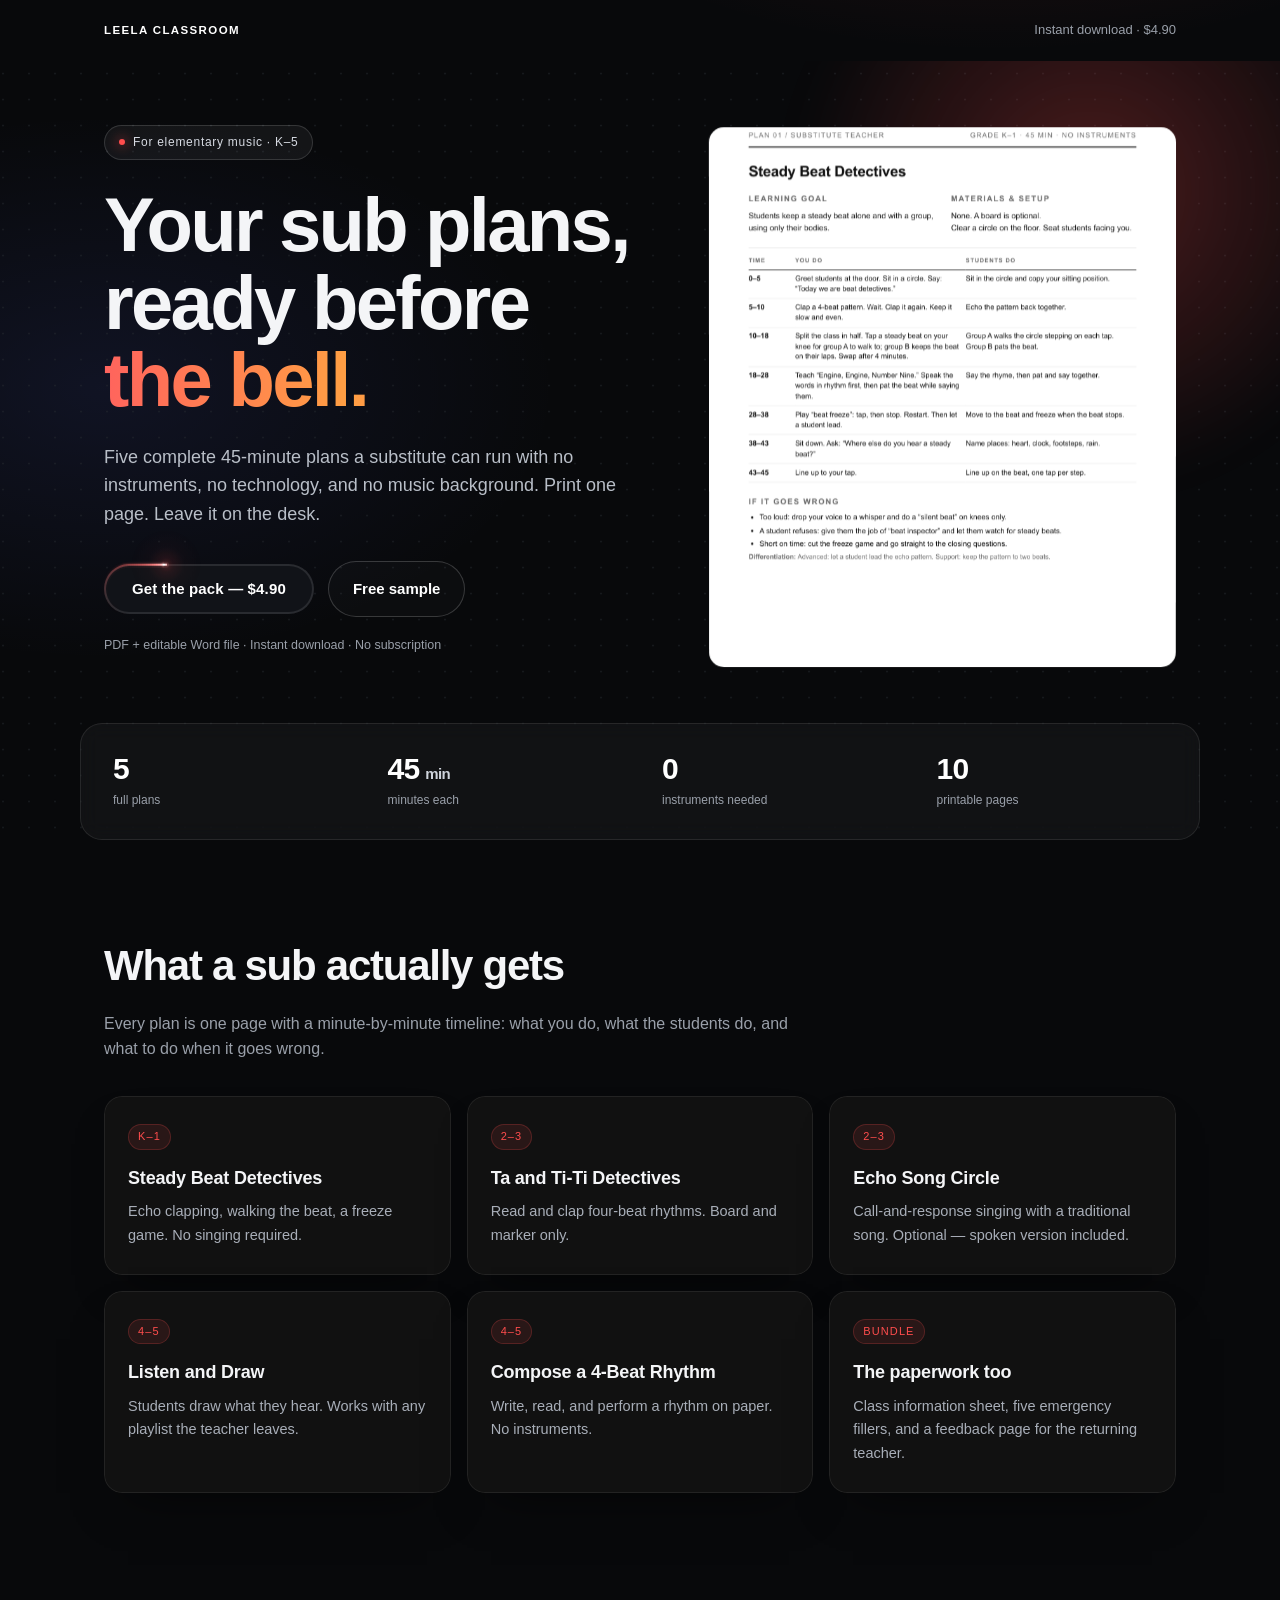
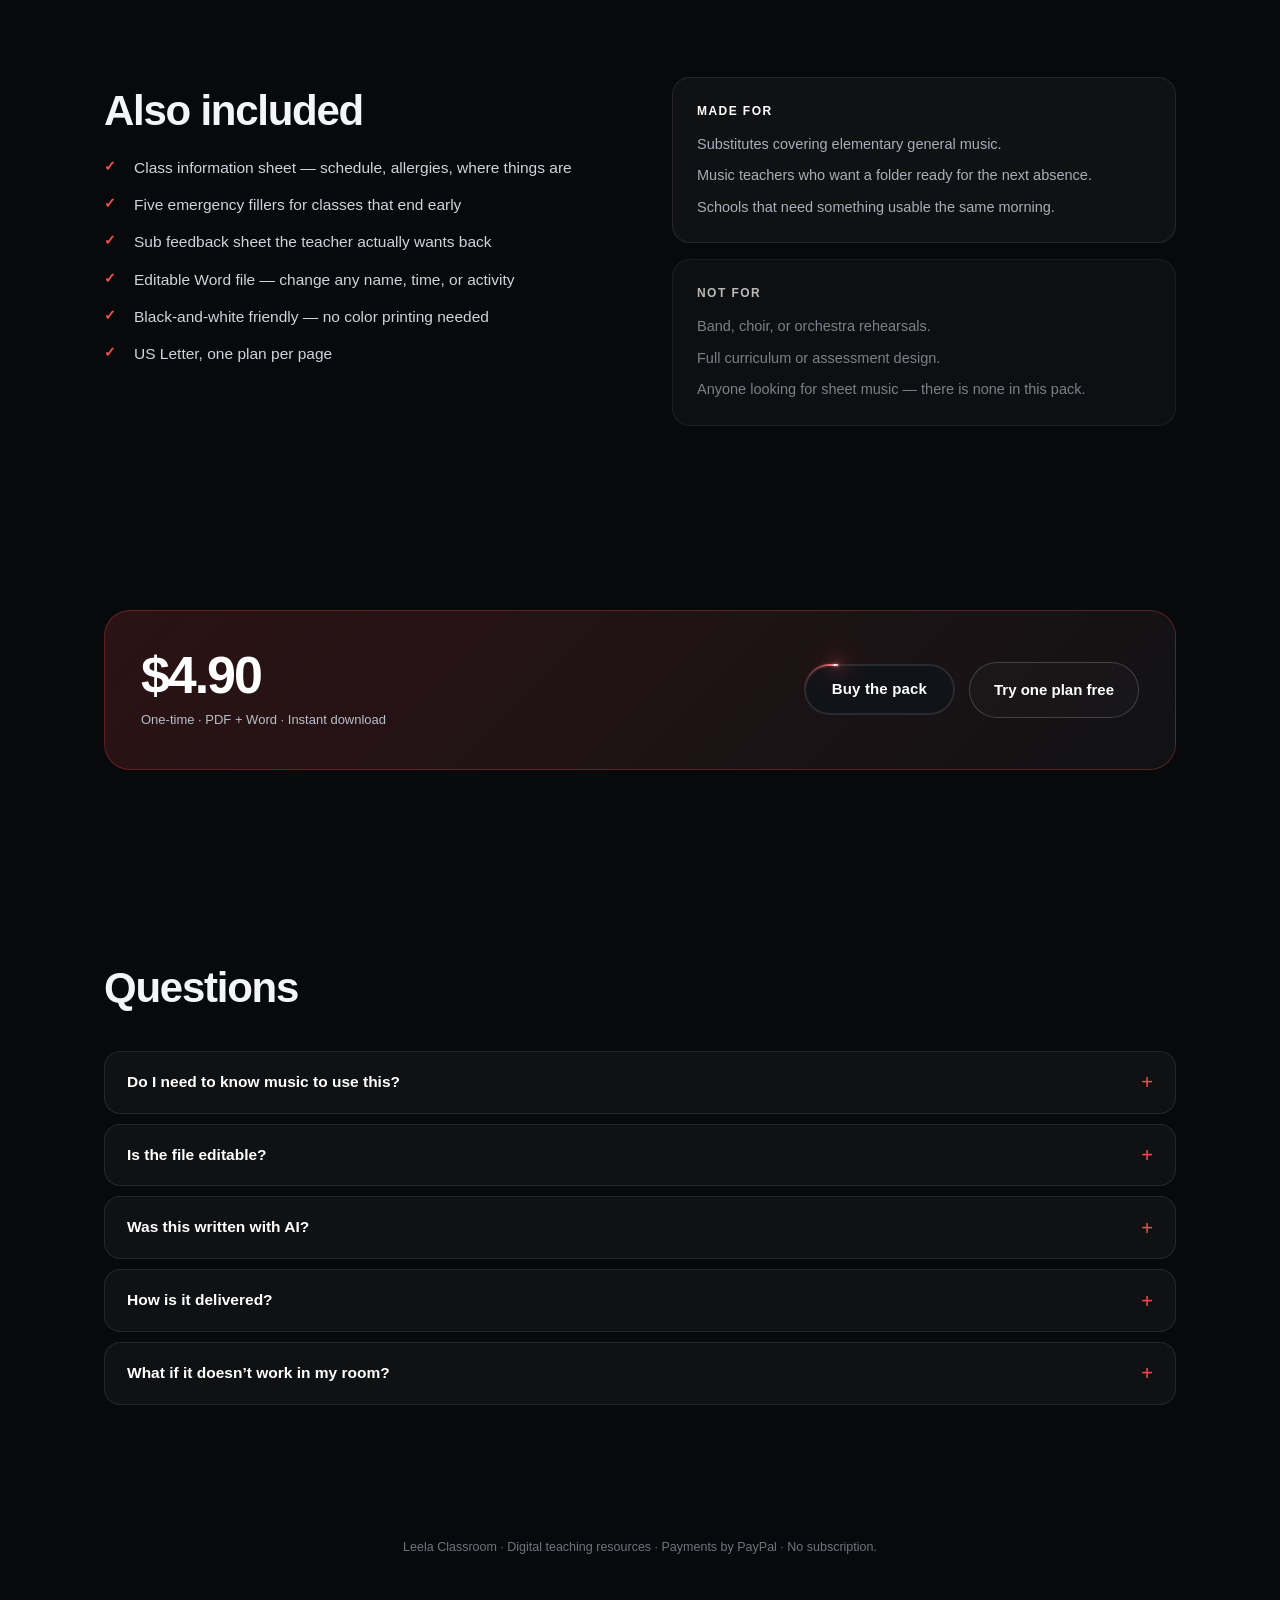
==== index.html @ c3edace6 "Leela Shelf: substitute teacher plan pack landing page" ====
<!DOCTYPE html>
<html lang="en">
  <head>
    <meta charset="UTF-8" />
    <meta name="viewport" content="width=device-width, initial-scale=1.0" />
    <title>Substitute Teacher Plan Pack — Elementary Music | Leela Classroom</title>
    <meta name="description" content="Five complete 45-minute elementary music sub plans. No instruments, no technology, no music background required. Print-ready PDF plus editable Word file. $4.90." />
    <script type="module" crossorigin src="./assets/index-FJ65i9BC.js"></script>
    <link rel="stylesheet" crossorigin href="./assets/index-BMLMCS94.css">
  </head>
  <body>
    <div id="root"></div>
  </body>
</html>
---- assets/index-BMLMCS94.css ----
.gradient-text{position:relative;display:inline-flex;align-items:center;justify-content:center;max-width:100%;isolation:isolate}.gradient-text--border{padding:.35em .75em;border-radius:999px}.gradient-text--border:before{content:"";position:absolute;top:0;right:0;bottom:0;left:0;padding:var(--gt-border);border-radius:inherit;background-image:var(--gt-gradient);-webkit-mask:linear-gradient(#000 0 0) content-box,linear-gradient(#000 0 0);-webkit-mask-composite:xor;mask:linear-gradient(#000 0 0) content-box exclude,linear-gradient(#000 0 0);pointer-events:none}.gradient-text__inner{position:relative;display:inline-block}.gradient-text__content{display:inline-block;background-image:var(--gt-gradient);-webkit-background-clip:text;background-clip:text;-webkit-text-fill-color:transparent}.gradient-text__glow{position:absolute;top:0;right:0;bottom:0;left:0;z-index:-1;background-image:var(--gt-gradient);-webkit-background-clip:text;background-clip:text;-webkit-text-fill-color:transparent;filter:blur(.3em) saturate(1.4);opacity:var(--gt-glow);pointer-events:none;-webkit-user-select:none;user-select:none}.spotlight-card{position:relative;isolation:isolate;overflow:hidden;padding:2rem;border-radius:1.5rem;background-color:var(--spotlight-card-surface);box-shadow:var(--spotlight-card-shadow)}.spotlight-card__light,.spotlight-card__grain,.spotlight-card__border,.spotlight-card__edge{position:absolute;top:0;right:0;bottom:0;left:0;border-radius:inherit;pointer-events:none}.spotlight-card__light,.spotlight-card__grain{z-index:-1;opacity:0}.spotlight-card__grain{background-size:160px 160px;mix-blend-mode:overlay}.spotlight-card__border,.spotlight-card__edge{z-index:1;padding:1px;-webkit-mask:linear-gradient(#000 0 0) content-box,linear-gradient(#000 0 0);-webkit-mask-composite:xor;mask:linear-gradient(#000 0 0) content-box exclude,linear-gradient(#000 0 0)}.spotlight-card__border{background:var(--spotlight-card-border)}.spotlight-card__edge{opacity:0}.dot-grid{position:relative;width:100%;height:100%}.dot-grid__canvas{position:absolute;top:0;right:0;bottom:0;left:0;display:block;width:100%;height:100%;pointer-events:none}.star-border{position:relative;isolation:isolate;display:inline-flex;align-items:center;justify-content:center;gap:.5rem;margin:0;padding:.875rem 1.5rem;border:0;border-radius:var(--star-border-radius);background:var(--star-border-surface);color:var(--star-border-text);font:inherit;font-weight:500;line-height:1.25;text-decoration:none;-webkit-tap-highlight-color:transparent}.star-border:before{content:"";position:absolute;top:0;right:0;bottom:0;left:0;z-index:-1;border-radius:inherit;box-shadow:inset 0 0 0 var(--star-border-thickness) var(--star-border-track);pointer-events:none}.star-border__light{position:absolute;top:-48px;left:-48px;z-index:-1;width:calc(100% + 96px);height:calc(100% + 96px);pointer-events:none}button.star-border,a.star-border{cursor:pointer}.star-border:focus-visible{outline:2px solid var(--star-border-track);outline-offset:3px}.star-border:disabled{cursor:not-allowed;opacity:.5}.tilted-card{position:relative;display:flex;align-items:center;justify-content:center;margin:0;outline:none;touch-action:pan-y pinch-zoom;user-select:none;-webkit-user-select:none;-webkit-tap-highlight-color:transparent}.tilted-card[data-interactive]{cursor:pointer}.tilted-card[data-active]{z-index:2}.tilted-card__shadow{position:absolute;top:0;right:0;bottom:0;left:0;margin:auto;max-width:100%;max-height:100%;background:var(--tc-shadow-color, rgba(0, 0, 0, .55));filter:blur(20px);opacity:0;pointer-events:none;will-change:transform,opacity}.tilted-card__body{position:relative;max-width:100%;max-height:100%;transform-style:preserve-3d}.tilted-card__face{position:absolute;top:0;right:0;bottom:0;left:0;overflow:hidden;border-radius:var(--tc-radius);backface-visibility:hidden;-webkit-backface-visibility:hidden;isolation:isolate}.tilted-card__back{transform:rotateY(180deg)}.tilted-card__img{position:absolute;display:block;max-width:none;object-fit:cover;pointer-events:none}.tilted-card__layer{position:absolute;top:0;right:0;bottom:0;left:0}.tilted-card__img,.tilted-card__layer{transform:translate3d(calc(var(--tc-px, 0) * var(--tc-depth, 0) * 1px),calc(var(--tc-py, 0) * var(--tc-depth, 0) * 1px),0)}.tilted-card__glare{position:absolute;top:0;right:0;bottom:0;left:0;z-index:5;background:radial-gradient(farthest-corner circle at var(--tc-gx, 50%) var(--tc-gy, 50%),rgba(var(--tc-glare-rgb, 255, 255, 255),calc(var(--tc-glare, 0) * .34)) 0%,rgba(var(--tc-glare-rgb, 255, 255, 255),calc(var(--tc-glare, 0) * .331)) 9%,rgba(var(--tc-glare-rgb, 255, 255, 255),calc(var(--tc-glare, 0) * .285)) 18%,rgba(var(--tc-glare-rgb, 255, 255, 255),calc(var(--tc-glare, 0) * .202)) 27%,rgba(var(--tc-glare-rgb, 255, 255, 255),calc(var(--tc-glare, 0) * .108)) 36%,rgba(var(--tc-glare-rgb, 255, 255, 255),calc(var(--tc-glare, 0) * .035)) 45%,rgba(var(--tc-glare-rgb, 255, 255, 255),calc(var(--tc-glare, 0) * .003)) 54%,rgba(var(--tc-glare-rgb, 255, 255, 255),0) 60%);mix-blend-mode:screen;pointer-events:none}.tilted-card__rim{position:absolute;top:0;right:0;bottom:0;left:0;z-index:6;border-radius:inherit;box-shadow:inset 0 0 0 1px var(--tc-rim-color, rgba(255, 255, 255, .08)),inset 0 1px 0 var(--tc-rim-light, rgba(255, 255, 255, .12));pointer-events:none}.tilted-card__edge{position:absolute;top:0;right:0;bottom:0;left:0;z-index:7;box-sizing:border-box;padding:1px;border-radius:inherit;background:radial-gradient(farthest-side circle at var(--tc-gx, 50%) var(--tc-gy, 50%),rgba(var(--tc-glare-rgb, 255, 255, 255),calc(var(--tc-glare, 0) * .85)) 0%,rgba(var(--tc-glare-rgb, 255, 255, 255),calc(var(--tc-glare, 0) * .71)) 18%,rgba(var(--tc-glare-rgb, 255, 255, 255),calc(var(--tc-glare, 0) * .43)) 36%,rgba(var(--tc-glare-rgb, 255, 255, 255),calc(var(--tc-glare, 0) * .16)) 54%,rgba(var(--tc-glare-rgb, 255, 255, 255),calc(var(--tc-glare, 0) * .02)) 72%,rgba(var(--tc-glare-rgb, 255, 255, 255),0) 85%);-webkit-mask:linear-gradient(#000 0 0) content-box,linear-gradient(#000 0 0);-webkit-mask-composite:xor;mask:linear-gradient(#000 0 0) content-box exclude,linear-gradient(#000 0 0);pointer-events:none}.tilted-card:focus-visible .tilted-card__rim{box-shadow:inset 0 0 0 2px #ffffffb3,inset 0 0 0 3px #00000059}.tilted-card__overlay{position:absolute;top:0;right:0;bottom:0;left:0;z-index:2;transform:translateZ(var(--tc-lift, 30px));backface-visibility:hidden;-webkit-backface-visibility:hidden}.tilted-card__caption{position:absolute;top:0;left:0;z-index:3;margin:16px 0 0 14px;padding:5px 9px;border-radius:7px;background:#fff;box-shadow:0 0 0 1px #18181b14,0 8px 18px -8px #00000073;color:#18181b;font-size:12px;font-weight:500;line-height:16px;white-space:nowrap;opacity:0;pointer-events:none;transform-origin:0 0;will-change:transform,opacity}:root{--bg:#08090b;--panel:rgba(255,255,255,.035);--panel-2:rgba(255,255,255,.06);--line:rgba(255,255,255,.09);--text:#f4f5f7;--muted:#9aa0aa;--soft:#b9bfc8;--accent:#ff4d4d}*{box-sizing:border-box}html,body{margin:0;padding:0}body{background:var(--bg);color:var(--text);font:16px/1.6 Inter,Helvetica Neue,Helvetica,Segoe UI,Arial,sans-serif;-webkit-font-smoothing:antialiased;overflow-x:hidden;background-image:radial-gradient(900px 500px at 78% -8%,rgba(255,77,77,.16),transparent 62%),radial-gradient(700px 420px at 8% 12%,rgba(90,110,255,.1),transparent 65%);background-repeat:no-repeat}a{color:inherit}.wrap{max-width:1120px;margin:0 auto;padding:0 24px}header{position:relative;z-index:5}.nav{display:flex;justify-content:space-between;align-items:center;padding:20px 0;font-size:13px}.wrap.nav{padding-left:24px;padding-right:24px}.brand{font-weight:600;letter-spacing:.12em;text-transform:uppercase;font-size:11.5px;color:#fff}.nav-right{color:var(--muted)}.hero{position:relative;padding:64px 0 0;overflow:hidden}.hero-bg{position:absolute;top:0;right:0;bottom:0;left:0;z-index:0;opacity:.85}.glow{position:absolute;z-index:0;width:620px;height:620px;right:-120px;top:-180px;background:radial-gradient(circle,#ff4d4d47,#ff4d4d00 68%);filter:blur(20px);pointer-events:none}.hero-grid{position:relative;z-index:1;display:grid;grid-template-columns:1.08fr .92fr;gap:56px;align-items:center}.pill{display:inline-flex;align-items:center;gap:8px;border:1px solid rgba(255,255,255,.14);background:#ffffff0d;border-radius:999px;padding:7px 14px;font-size:12px;letter-spacing:.06em;color:#d6dae2;margin-bottom:26px}.pill:before{content:"";width:6px;height:6px;border-radius:50%;background:var(--accent);box-shadow:0 0 12px #ff4d4de6}h1{font-size:clamp(42px,6vw,76px);line-height:1.02;letter-spacing:-.035em;margin:0 0 24px;font-weight:700}h1 .line{display:block;margin:0}h1 .grad{margin:0}.lede{font-size:18px;line-height:1.6;color:var(--soft);max-width:33em;margin:0 0 32px}.cta-row{display:flex;gap:14px;flex-wrap:wrap;align-items:center}.cta-row>*{flex:0 0 auto}.btn-star{padding:16px 28px!important;font-weight:600;font-size:15px;text-decoration:none;display:inline-flex;align-items:center;white-space:nowrap;letter-spacing:.01em}.btn.ghost{display:inline-block;padding:15px 24px;border-radius:999px;text-decoration:none;border:1px solid rgba(255,255,255,.18);color:#fff;font-weight:600;font-size:15px;background:#ffffff05;transition:.2s}.btn.ghost:hover{background:#ffffff14;border-color:#ffffff52}.under{font-size:12.5px;color:var(--muted);margin-top:18px}.visual{display:flex;justify-content:center;align-items:center}.stats-row{position:relative;z-index:1;display:grid;grid-template-columns:repeat(4,1fr);gap:0;margin:56px auto 0;padding:22px 10px;border-radius:22px;background:#ffffff0a;border:1px solid var(--line);-webkit-backdrop-filter:blur(10px);backdrop-filter:blur(10px)}.stat{padding:6px 22px}.stat-n{font-size:30px;letter-spacing:-.02em;font-weight:600;line-height:1.1;color:#fff}.stat-num{font-variant-numeric:tabular-nums}.stat-suffix{font-size:15px;font-weight:600;margin-left:2px;color:#cfd4dc}.stat-l{font-size:12px;color:var(--muted);margin-top:6px}.block{padding:92px 0}h2{font-size:clamp(28px,3.4vw,42px);letter-spacing:-.03em;margin:0 0 12px;font-weight:700}.sub{color:var(--muted);margin:0 0 34px;max-width:44em;font-size:16px}.cards{display:grid;grid-template-columns:repeat(3,1fr);gap:16px}.card{padding:26px 24px 28px;border-radius:18px}.card-n{display:inline-block;font-size:11px;letter-spacing:.1em;text-transform:uppercase;color:var(--accent);background:#ff4d4d1a;border:1px solid rgba(255,77,77,.22);border-radius:999px;padding:3px 9px;margin-bottom:14px}.card h3{font-size:18px;margin:0 0 8px;letter-spacing:-.01em;font-weight:600}.card p{margin:0;font-size:14.5px;color:#a8aeb8;line-height:1.6}.split{display:grid;grid-template-columns:1fr 1fr;gap:64px;align-items:start}ul.check{list-style:none;padding:0;margin:0;display:grid;gap:14px}ul.check li{font-size:15.5px;color:#cfd4dc;padding-left:30px;position:relative;line-height:1.5}ul.check li:before{content:"✓";position:absolute;left:0;top:0;color:var(--accent);font-weight:700;font-size:14px}.fit{display:grid;gap:16px}.fit-card{background:var(--panel);border:1px solid var(--line);border-radius:18px;padding:24px}.fit-card.dim{opacity:.72}.fit-card h3{font-size:12px;letter-spacing:.12em;text-transform:uppercase;margin:0 0 12px;color:#fff}.fit-card p{margin:0 0 9px;font-size:14.5px;color:#a8aeb8;line-height:1.55}.fit-card p:last-child{margin-bottom:0}.buybox{border-radius:26px;padding:38px 36px;display:flex;justify-content:space-between;align-items:center;gap:26px;flex-wrap:wrap;background:linear-gradient(135deg,#ff4d4d26,#ffffff0a);border:1px solid rgba(255,77,77,.28)}.price{font-size:52px;letter-spacing:-.04em;font-weight:700;line-height:1;color:#fff}.buybox small{display:block;color:var(--soft);font-size:13px;margin-top:9px}.faq{display:grid;gap:10px;margin-top:30px}details{background:var(--panel);border:1px solid var(--line);border-radius:16px;padding:18px 22px;transition:.2s}details[open]{background:#ffffff0e}summary{cursor:pointer;font-weight:600;font-size:15.5px;color:#fff;list-style:none;display:flex;justify-content:space-between;align-items:center;gap:16px}summary::-webkit-details-marker{display:none}summary:after{content:"+";color:var(--accent);font-size:20px;line-height:1;font-weight:400}details[open] summary:after{content:"–"}details p{color:#a8aeb8;font-size:14.5px;margin:12px 0 0;max-width:52em;line-height:1.6}footer{padding:40px 0 72px;color:#6f757e;font-size:12.5px;text-align:center}@media (max-width:960px){.hero{padding-top:36px}.hero-grid{grid-template-columns:1fr;gap:40px}.visual{order:-1}.cards{grid-template-columns:1fr 1fr}.split{grid-template-columns:1fr;gap:34px}.stats-row{grid-template-columns:1fr 1fr;row-gap:18px}.block{padding:64px 0}}@media (max-width:640px){.cards{grid-template-columns:1fr}.nav-right{display:none}.buybox{padding:28px 22px}.price{font-size:44px}}
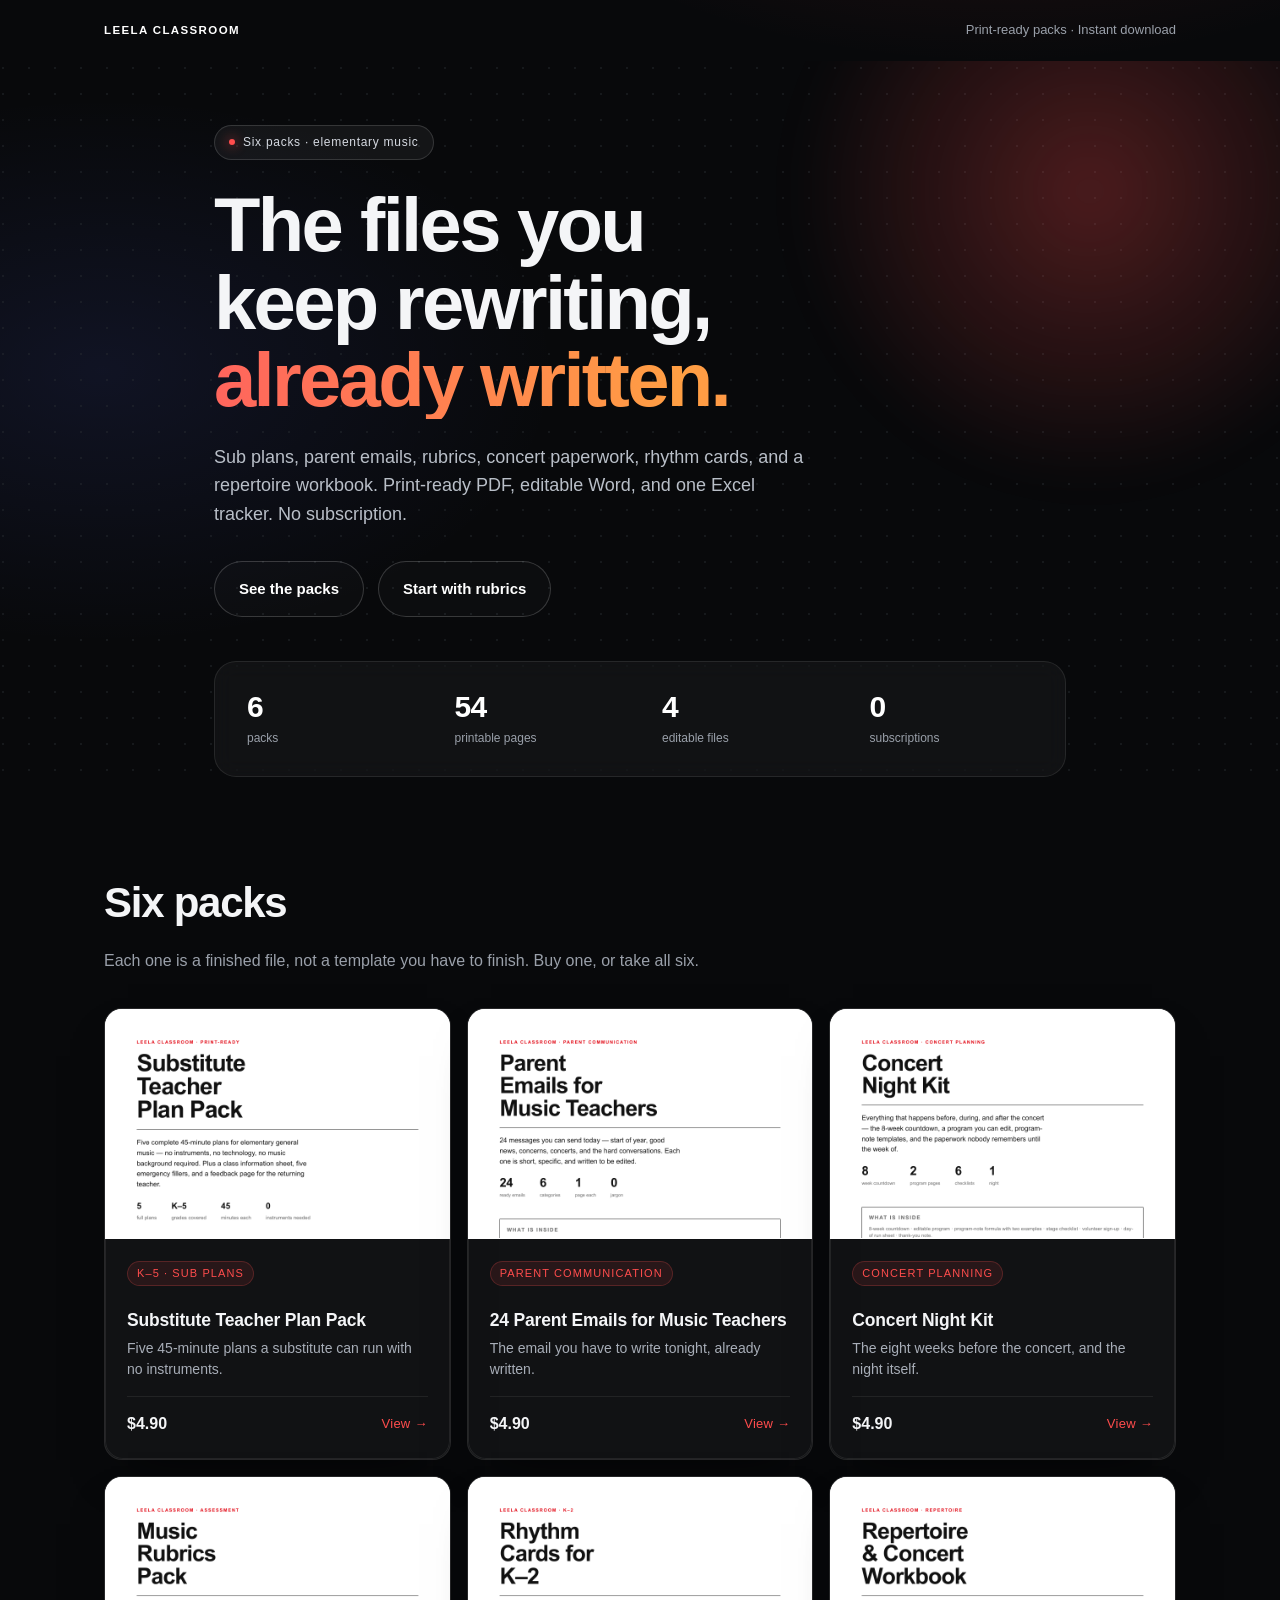
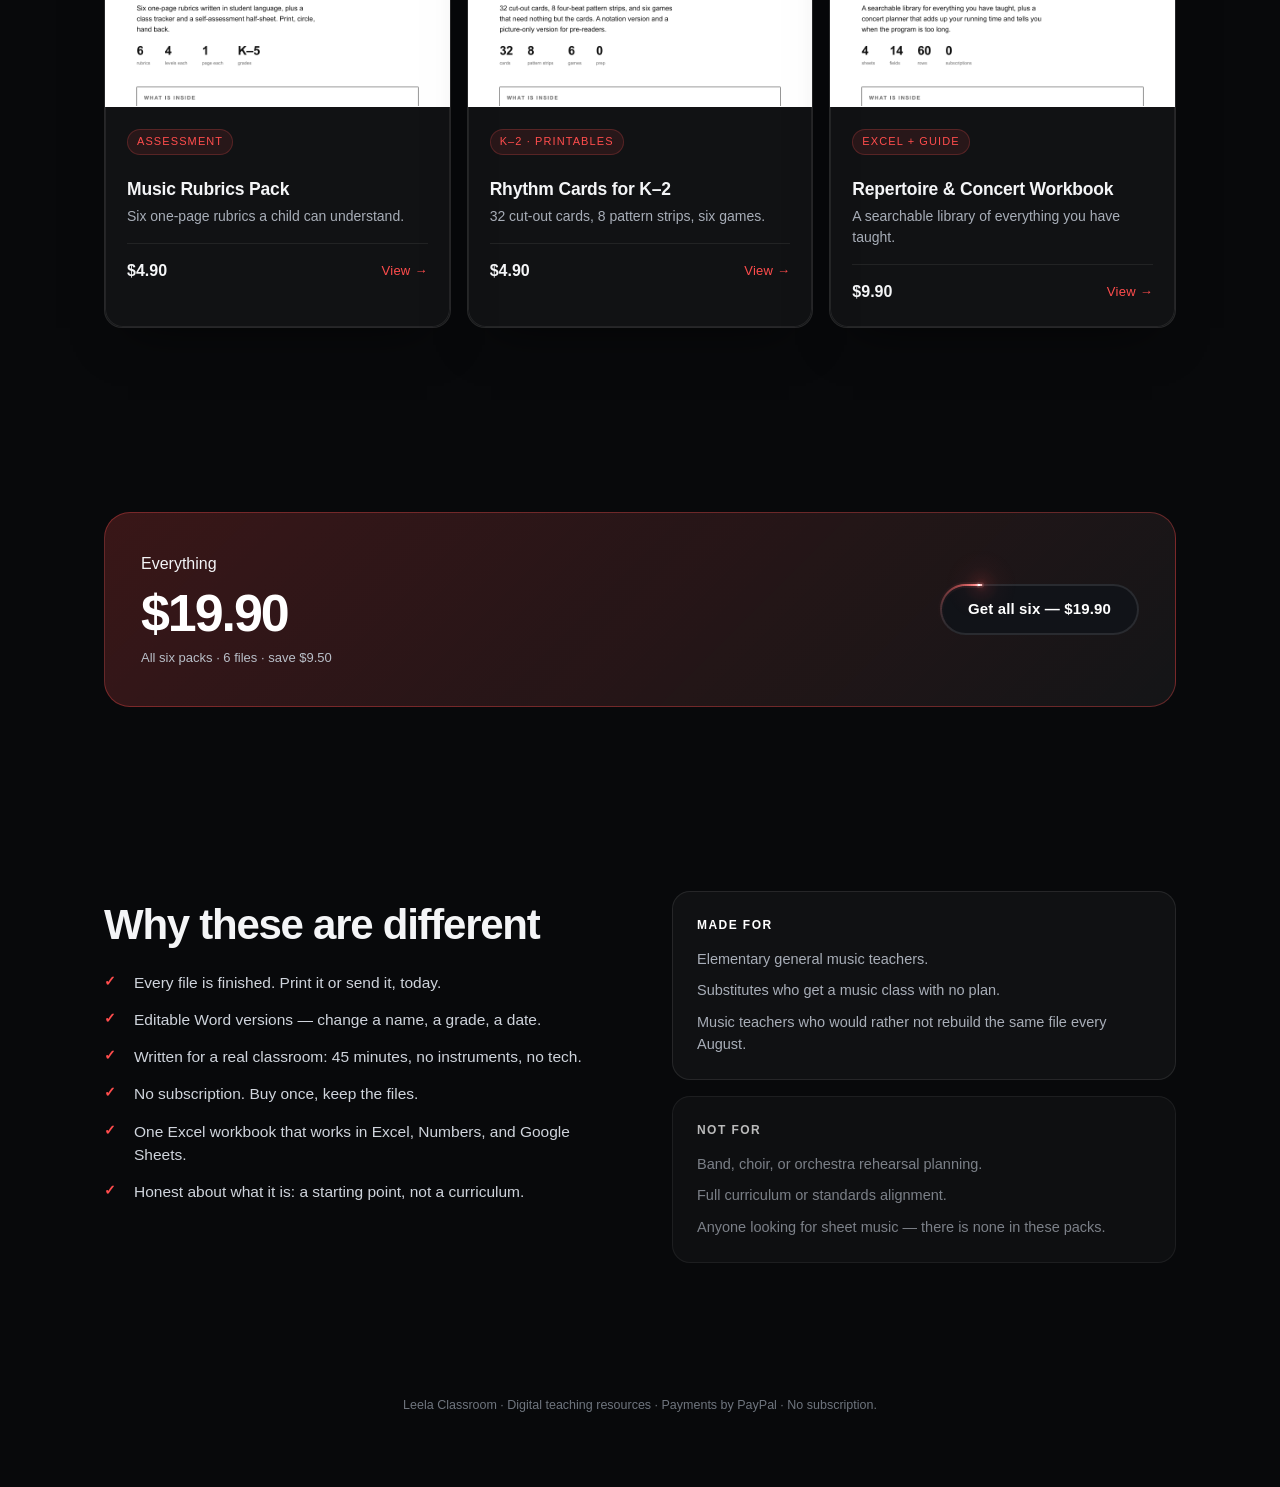
==== commit 9dbd8ea5: "Add five more packs and a storefront" ====
--- a/index.html
+++ b/index.html
@@ -5,8 +5,8 @@
     <meta name="viewport" content="width=device-width, initial-scale=1.0" />
     <title>Substitute Teacher Plan Pack — Elementary Music | Leela Classroom</title>
     <meta name="description" content="Five complete 45-minute elementary music sub plans. No instruments, no technology, no music background required. Print-ready PDF plus editable Word file. $4.90." />
-    <script type="module" crossorigin src="./assets/index-FJ65i9BC.js"></script>
-    <link rel="stylesheet" crossorigin href="./assets/index-BMLMCS94.css">
+    <script type="module" crossorigin src="./assets/index-CMkstCWT.js"></script>
+    <link rel="stylesheet" crossorigin href="./assets/index-qT5M1N2o.css">
   </head>
   <body>
     <div id="root"></div>
--- a/assets/index-qT5M1N2o.css
+++ b/assets/index-qT5M1N2o.css
@@ -0,0 +1 @@
+.gradient-text{position:relative;display:inline-flex;align-items:center;justify-content:center;max-width:100%;isolation:isolate}.gradient-text--border{padding:.35em .75em;border-radius:999px}.gradient-text--border:before{content:"";position:absolute;top:0;right:0;bottom:0;left:0;padding:var(--gt-border);border-radius:inherit;background-image:var(--gt-gradient);-webkit-mask:linear-gradient(#000 0 0) content-box,linear-gradient(#000 0 0);-webkit-mask-composite:xor;mask:linear-gradient(#000 0 0) content-box exclude,linear-gradient(#000 0 0);pointer-events:none}.gradient-text__inner{position:relative;display:inline-block}.gradient-text__content{display:inline-block;background-image:var(--gt-gradient);-webkit-background-clip:text;background-clip:text;-webkit-text-fill-color:transparent}.gradient-text__glow{position:absolute;top:0;right:0;bottom:0;left:0;z-index:-1;background-image:var(--gt-gradient);-webkit-background-clip:text;background-clip:text;-webkit-text-fill-color:transparent;filter:blur(.3em) saturate(1.4);opacity:var(--gt-glow);pointer-events:none;-webkit-user-select:none;user-select:none}.spotlight-card{position:relative;isolation:isolate;overflow:hidden;padding:2rem;border-radius:1.5rem;background-color:var(--spotlight-card-surface);box-shadow:var(--spotlight-card-shadow)}.spotlight-card__light,.spotlight-card__grain,.spotlight-card__border,.spotlight-card__edge{position:absolute;top:0;right:0;bottom:0;left:0;border-radius:inherit;pointer-events:none}.spotlight-card__light,.spotlight-card__grain{z-index:-1;opacity:0}.spotlight-card__grain{background-size:160px 160px;mix-blend-mode:overlay}.spotlight-card__border,.spotlight-card__edge{z-index:1;padding:1px;-webkit-mask:linear-gradient(#000 0 0) content-box,linear-gradient(#000 0 0);-webkit-mask-composite:xor;mask:linear-gradient(#000 0 0) content-box exclude,linear-gradient(#000 0 0)}.spotlight-card__border{background:var(--spotlight-card-border)}.spotlight-card__edge{opacity:0}.dot-grid{position:relative;width:100%;height:100%}.dot-grid__canvas{position:absolute;top:0;right:0;bottom:0;left:0;display:block;width:100%;height:100%;pointer-events:none}.star-border{position:relative;isolation:isolate;display:inline-flex;align-items:center;justify-content:center;gap:.5rem;margin:0;padding:.875rem 1.5rem;border:0;border-radius:var(--star-border-radius);background:var(--star-border-surface);color:var(--star-border-text);font:inherit;font-weight:500;line-height:1.25;text-decoration:none;-webkit-tap-highlight-color:transparent}.star-border:before{content:"";position:absolute;top:0;right:0;bottom:0;left:0;z-index:-1;border-radius:inherit;box-shadow:inset 0 0 0 var(--star-border-thickness) var(--star-border-track);pointer-events:none}.star-border__light{position:absolute;top:-48px;left:-48px;z-index:-1;width:calc(100% + 96px);height:calc(100% + 96px);pointer-events:none}button.star-border,a.star-border{cursor:pointer}.star-border:focus-visible{outline:2px solid var(--star-border-track);outline-offset:3px}.star-border:disabled{cursor:not-allowed;opacity:.5}.tilted-card{position:relative;display:flex;align-items:center;justify-content:center;margin:0;outline:none;touch-action:pan-y pinch-zoom;user-select:none;-webkit-user-select:none;-webkit-tap-highlight-color:transparent}.tilted-card[data-interactive]{cursor:pointer}.tilted-card[data-active]{z-index:2}.tilted-card__shadow{position:absolute;top:0;right:0;bottom:0;left:0;margin:auto;max-width:100%;max-height:100%;background:var(--tc-shadow-color, rgba(0, 0, 0, .55));filter:blur(20px);opacity:0;pointer-events:none;will-change:transform,opacity}.tilted-card__body{position:relative;max-width:100%;max-height:100%;transform-style:preserve-3d}.tilted-card__face{position:absolute;top:0;right:0;bottom:0;left:0;overflow:hidden;border-radius:var(--tc-radius);backface-visibility:hidden;-webkit-backface-visibility:hidden;isolation:isolate}.tilted-card__back{transform:rotateY(180deg)}.tilted-card__img{position:absolute;display:block;max-width:none;object-fit:cover;pointer-events:none}.tilted-card__layer{position:absolute;top:0;right:0;bottom:0;left:0}.tilted-card__img,.tilted-card__layer{transform:translate3d(calc(var(--tc-px, 0) * var(--tc-depth, 0) * 1px),calc(var(--tc-py, 0) * var(--tc-depth, 0) * 1px),0)}.tilted-card__glare{position:absolute;top:0;right:0;bottom:0;left:0;z-index:5;background:radial-gradient(farthest-corner circle at var(--tc-gx, 50%) var(--tc-gy, 50%),rgba(var(--tc-glare-rgb, 255, 255, 255),calc(var(--tc-glare, 0) * .34)) 0%,rgba(var(--tc-glare-rgb, 255, 255, 255),calc(var(--tc-glare, 0) * .331)) 9%,rgba(var(--tc-glare-rgb, 255, 255, 255),calc(var(--tc-glare, 0) * .285)) 18%,rgba(var(--tc-glare-rgb, 255, 255, 255),calc(var(--tc-glare, 0) * .202)) 27%,rgba(var(--tc-glare-rgb, 255, 255, 255),calc(var(--tc-glare, 0) * .108)) 36%,rgba(var(--tc-glare-rgb, 255, 255, 255),calc(var(--tc-glare, 0) * .035)) 45%,rgba(var(--tc-glare-rgb, 255, 255, 255),calc(var(--tc-glare, 0) * .003)) 54%,rgba(var(--tc-glare-rgb, 255, 255, 255),0) 60%);mix-blend-mode:screen;pointer-events:none}.tilted-card__rim{position:absolute;top:0;right:0;bottom:0;left:0;z-index:6;border-radius:inherit;box-shadow:inset 0 0 0 1px var(--tc-rim-color, rgba(255, 255, 255, .08)),inset 0 1px 0 var(--tc-rim-light, rgba(255, 255, 255, .12));pointer-events:none}.tilted-card__edge{position:absolute;top:0;right:0;bottom:0;left:0;z-index:7;box-sizing:border-box;padding:1px;border-radius:inherit;background:radial-gradient(farthest-side circle at var(--tc-gx, 50%) var(--tc-gy, 50%),rgba(var(--tc-glare-rgb, 255, 255, 255),calc(var(--tc-glare, 0) * .85)) 0%,rgba(var(--tc-glare-rgb, 255, 255, 255),calc(var(--tc-glare, 0) * .71)) 18%,rgba(var(--tc-glare-rgb, 255, 255, 255),calc(var(--tc-glare, 0) * .43)) 36%,rgba(var(--tc-glare-rgb, 255, 255, 255),calc(var(--tc-glare, 0) * .16)) 54%,rgba(var(--tc-glare-rgb, 255, 255, 255),calc(var(--tc-glare, 0) * .02)) 72%,rgba(var(--tc-glare-rgb, 255, 255, 255),0) 85%);-webkit-mask:linear-gradient(#000 0 0) content-box,linear-gradient(#000 0 0);-webkit-mask-composite:xor;mask:linear-gradient(#000 0 0) content-box exclude,linear-gradient(#000 0 0);pointer-events:none}.tilted-card:focus-visible .tilted-card__rim{box-shadow:inset 0 0 0 2px #ffffffb3,inset 0 0 0 3px #00000059}.tilted-card__overlay{position:absolute;top:0;right:0;bottom:0;left:0;z-index:2;transform:translateZ(var(--tc-lift, 30px));backface-visibility:hidden;-webkit-backface-visibility:hidden}.tilted-card__caption{position:absolute;top:0;left:0;z-index:3;margin:16px 0 0 14px;padding:5px 9px;border-radius:7px;background:#fff;box-shadow:0 0 0 1px #18181b14,0 8px 18px -8px #00000073;color:#18181b;font-size:12px;font-weight:500;line-height:16px;white-space:nowrap;opacity:0;pointer-events:none;transform-origin:0 0;will-change:transform,opacity}:root{--bg:#08090b;--panel:rgba(255,255,255,.035);--panel-2:rgba(255,255,255,.06);--line:rgba(255,255,255,.09);--text:#f4f5f7;--muted:#9aa0aa;--soft:#b9bfc8;--accent:#ff4d4d}*{box-sizing:border-box}html,body{margin:0;padding:0}body{background:var(--bg);color:var(--text);font:16px/1.6 Inter,Helvetica Neue,Helvetica,Segoe UI,Arial,sans-serif;-webkit-font-smoothing:antialiased;overflow-x:hidden;background-image:radial-gradient(900px 500px at 78% -8%,rgba(255,77,77,.16),transparent 62%),radial-gradient(700px 420px at 8% 12%,rgba(90,110,255,.1),transparent 65%);background-repeat:no-repeat}a{color:inherit}.wrap{max-width:1120px;margin:0 auto;padding:0 24px}header{position:relative;z-index:5}.nav{display:flex;justify-content:space-between;align-items:center;padding:20px 0;font-size:13px}.wrap.nav{padding-left:24px;padding-right:24px}.brand{font-weight:600;letter-spacing:.12em;text-transform:uppercase;font-size:11.5px;color:#fff}.nav-right{color:var(--muted)}.hero{position:relative;padding:64px 0 0;overflow:hidden}.hero-bg{position:absolute;top:0;right:0;bottom:0;left:0;z-index:0;opacity:.85}.glow{position:absolute;z-index:0;width:620px;height:620px;right:-120px;top:-180px;background:radial-gradient(circle,#ff4d4d47,#ff4d4d00 68%);filter:blur(20px);pointer-events:none}.hero-grid{position:relative;z-index:1;display:grid;grid-template-columns:1.08fr .92fr;gap:56px;align-items:center}.pill{display:inline-flex;align-items:center;gap:8px;border:1px solid rgba(255,255,255,.14);background:#ffffff0d;border-radius:999px;padding:7px 14px;font-size:12px;letter-spacing:.06em;color:#d6dae2;margin-bottom:26px}.pill:before{content:"";width:6px;height:6px;border-radius:50%;background:var(--accent);box-shadow:0 0 12px #ff4d4de6}h1{font-size:clamp(42px,6vw,76px);line-height:1.02;letter-spacing:-.035em;margin:0 0 24px;font-weight:700}h1 .line{display:block;margin:0}h1 .grad{margin:0}.lede{font-size:18px;line-height:1.6;color:var(--soft);max-width:33em;margin:0 0 32px}.cta-row{display:flex;gap:14px;flex-wrap:wrap;align-items:center}.cta-row>*{flex:0 0 auto}.btn-star{padding:16px 28px!important;font-weight:600;font-size:15px;text-decoration:none;display:inline-flex;align-items:center;white-space:nowrap;letter-spacing:.01em}.btn.ghost{display:inline-block;padding:15px 24px;border-radius:999px;text-decoration:none;border:1px solid rgba(255,255,255,.18);color:#fff;font-weight:600;font-size:15px;background:#ffffff05;transition:.2s}.btn.ghost:hover{background:#ffffff14;border-color:#ffffff52}.under{font-size:12.5px;color:var(--muted);margin-top:18px}.visual{display:flex;justify-content:center;align-items:center}.stats-row{position:relative;z-index:1;display:grid;grid-template-columns:repeat(4,1fr);gap:0;margin:56px auto 0;padding:22px 10px;border-radius:22px;background:#ffffff0a;border:1px solid var(--line);-webkit-backdrop-filter:blur(10px);backdrop-filter:blur(10px)}.stat{padding:6px 22px}.stat-n{font-size:30px;letter-spacing:-.02em;font-weight:600;line-height:1.1;color:#fff}.stat-num{font-variant-numeric:tabular-nums}.stat-suffix{font-size:15px;font-weight:600;margin-left:2px;color:#cfd4dc}.stat-l{font-size:12px;color:var(--muted);margin-top:6px}.block{padding:92px 0}h2{font-size:clamp(28px,3.4vw,42px);letter-spacing:-.03em;margin:0 0 12px;font-weight:700}.sub{color:var(--muted);margin:0 0 34px;max-width:44em;font-size:16px}.cards{display:grid;grid-template-columns:repeat(3,1fr);gap:16px}.card{padding:26px 24px 28px;border-radius:18px}.card-n{display:inline-block;font-size:11px;letter-spacing:.1em;text-transform:uppercase;color:var(--accent);background:#ff4d4d1a;border:1px solid rgba(255,77,77,.22);border-radius:999px;padding:3px 9px;margin-bottom:14px}.card h3{font-size:18px;margin:0 0 8px;letter-spacing:-.01em;font-weight:600}.card p{margin:0;font-size:14.5px;color:#a8aeb8;line-height:1.6}.split{display:grid;grid-template-columns:1fr 1fr;gap:64px;align-items:start}ul.check{list-style:none;padding:0;margin:0;display:grid;gap:14px}ul.check li{font-size:15.5px;color:#cfd4dc;padding-left:30px;position:relative;line-height:1.5}ul.check li:before{content:"✓";position:absolute;left:0;top:0;color:var(--accent);font-weight:700;font-size:14px}.fit{display:grid;gap:16px}.fit-card{background:var(--panel);border:1px solid var(--line);border-radius:18px;padding:24px}.fit-card.dim{opacity:.72}.fit-card h3{font-size:12px;letter-spacing:.12em;text-transform:uppercase;margin:0 0 12px;color:#fff}.fit-card p{margin:0 0 9px;font-size:14.5px;color:#a8aeb8;line-height:1.55}.fit-card p:last-child{margin-bottom:0}.buybox{border-radius:26px;padding:38px 36px;display:flex;justify-content:space-between;align-items:center;gap:26px;flex-wrap:wrap;background:linear-gradient(135deg,#ff4d4d26,#ffffff0a);border:1px solid rgba(255,77,77,.28)}.price{font-size:52px;letter-spacing:-.04em;font-weight:700;line-height:1;color:#fff}.buybox small{display:block;color:var(--soft);font-size:13px;margin-top:9px}.faq{display:grid;gap:10px;margin-top:30px}details{background:var(--panel);border:1px solid var(--line);border-radius:16px;padding:18px 22px;transition:.2s}details[open]{background:#ffffff0e}summary{cursor:pointer;font-weight:600;font-size:15.5px;color:#fff;list-style:none;display:flex;justify-content:space-between;align-items:center;gap:16px}summary::-webkit-details-marker{display:none}summary:after{content:"+";color:var(--accent);font-size:20px;line-height:1;font-weight:400}details[open] summary:after{content:"–"}details p{color:#a8aeb8;font-size:14.5px;margin:12px 0 0;max-width:52em;line-height:1.6}footer{padding:40px 0 72px;color:#6f757e;font-size:12.5px;text-align:center}.brand{text-decoration:none}.store-hero{grid-template-columns:1fr;max-width:900px}.store-hero .stats-row{margin-top:44px}.card-link{text-decoration:none;color:inherit;display:block;height:100%}.pcard{padding:0!important;border-radius:18px;overflow:hidden;height:100%;background:#ffffff0a;border:1px solid var(--line)}.thumb{height:230px;overflow:hidden;background:#fff;border-bottom:1px solid var(--line)}.thumb img{width:100%;display:block;object-fit:cover;object-position:top center}.pcard-body{padding:20px 22px 22px}.pcard h3{font-size:17.5px;margin:10px 0 6px;letter-spacing:-.01em;font-weight:600;line-height:1.25}.pcard p{font-size:14px;color:#a8aeb8;line-height:1.5;margin:0}.pcard-foot{display:flex;justify-content:space-between;align-items:center;margin-top:16px;padding-top:14px;border-top:1px solid rgba(255,255,255,.07)}.p-price{font-weight:700;font-size:16px}.p-arrow{color:var(--accent);font-size:13px;letter-spacing:.02em}.product-hero{padding-top:26px}.product-hero .hero-grid{padding-top:8px}.back{display:inline-block;margin:6px 0 20px;color:var(--muted);font-size:13px;text-decoration:none}.back:hover{color:#fff}.product-title{font-size:clamp(34px,4.8vw,60px);line-height:1.02}ul.check.two-col{grid-template-columns:1fr 1fr;display:grid;gap:14px 44px}.bundle{background:linear-gradient(135deg,#ff4d4d33,#ffffff0d);border-color:#ff4d4d57}@media (max-width:960px){.hero{padding-top:36px}.hero-grid{grid-template-columns:1fr;gap:40px}.visual{order:-1}.cards{grid-template-columns:1fr 1fr}ul.check.two-col{grid-template-columns:1fr}.split{grid-template-columns:1fr;gap:34px}.stats-row{grid-template-columns:1fr 1fr;row-gap:18px}.block{padding:64px 0}}@media (max-width:640px){.cards{grid-template-columns:1fr}.nav-right{display:none}.buybox{padding:28px 22px}.price{font-size:44px}}
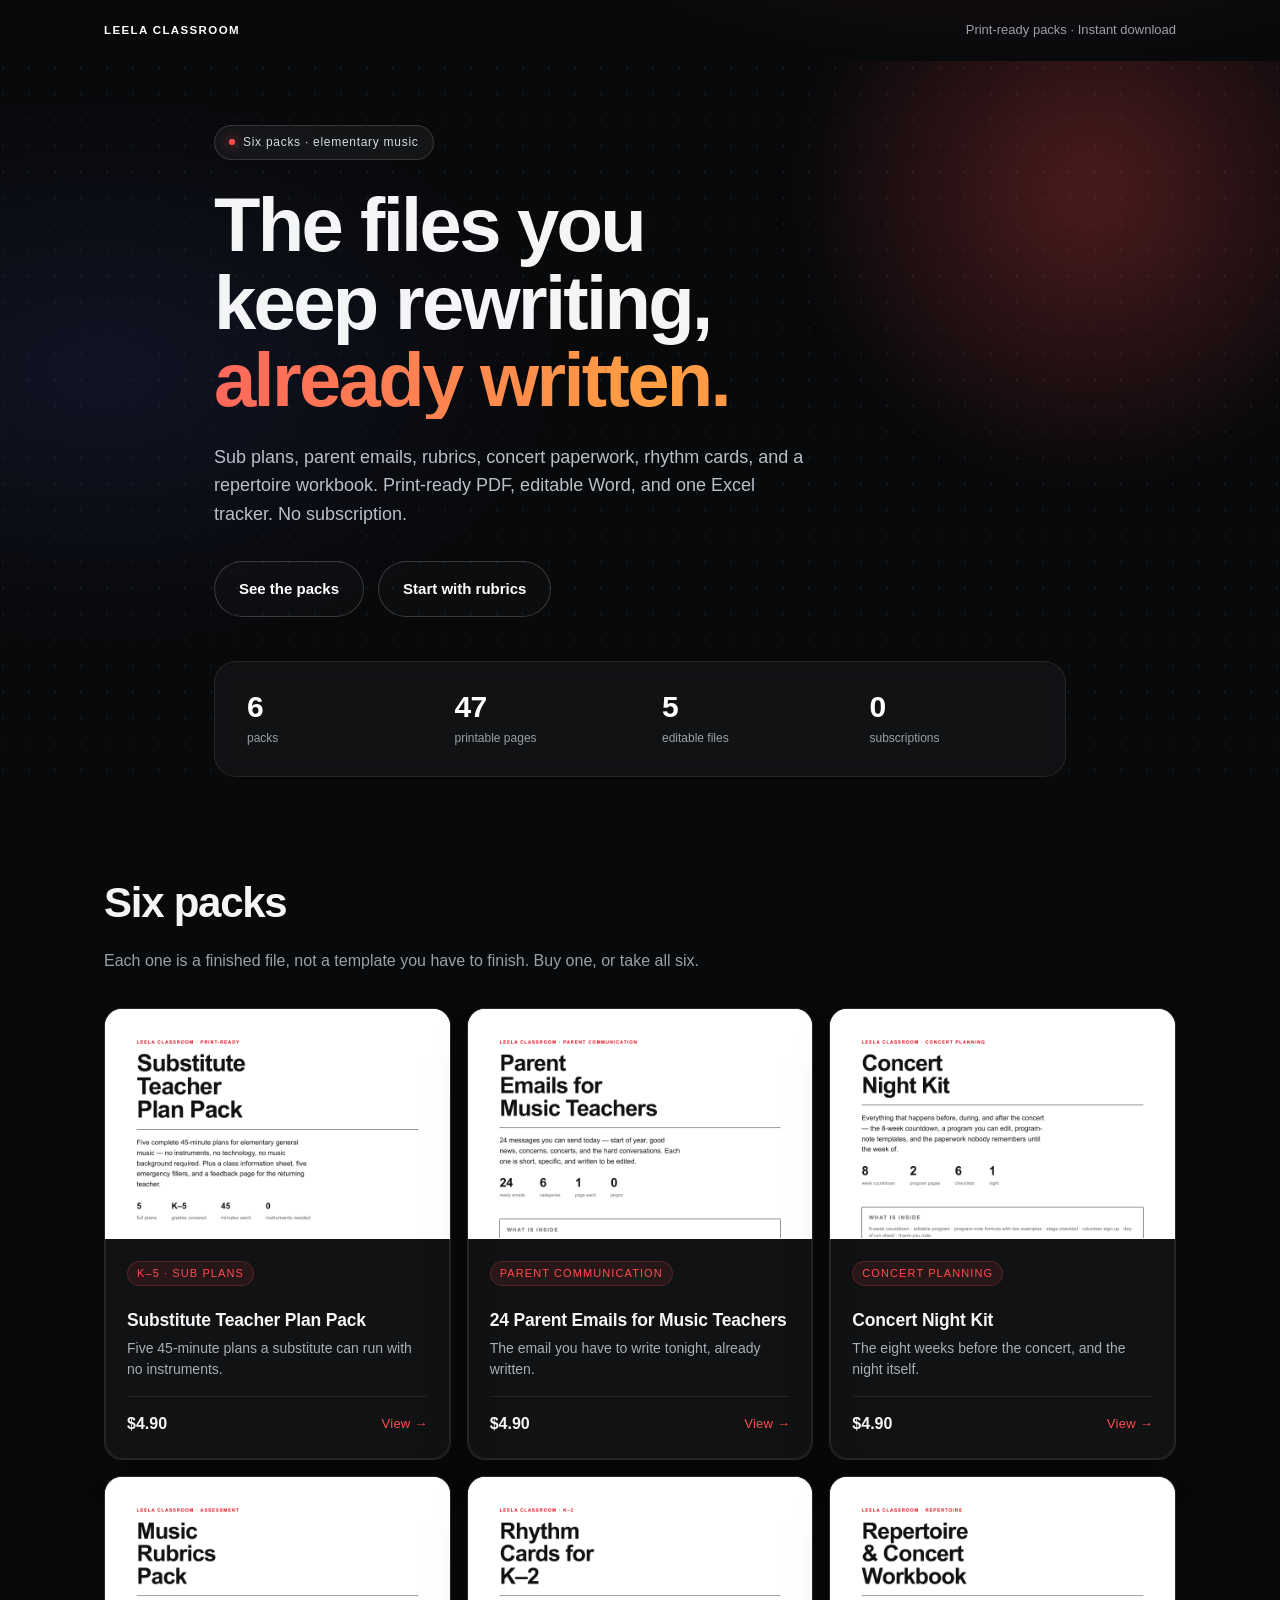
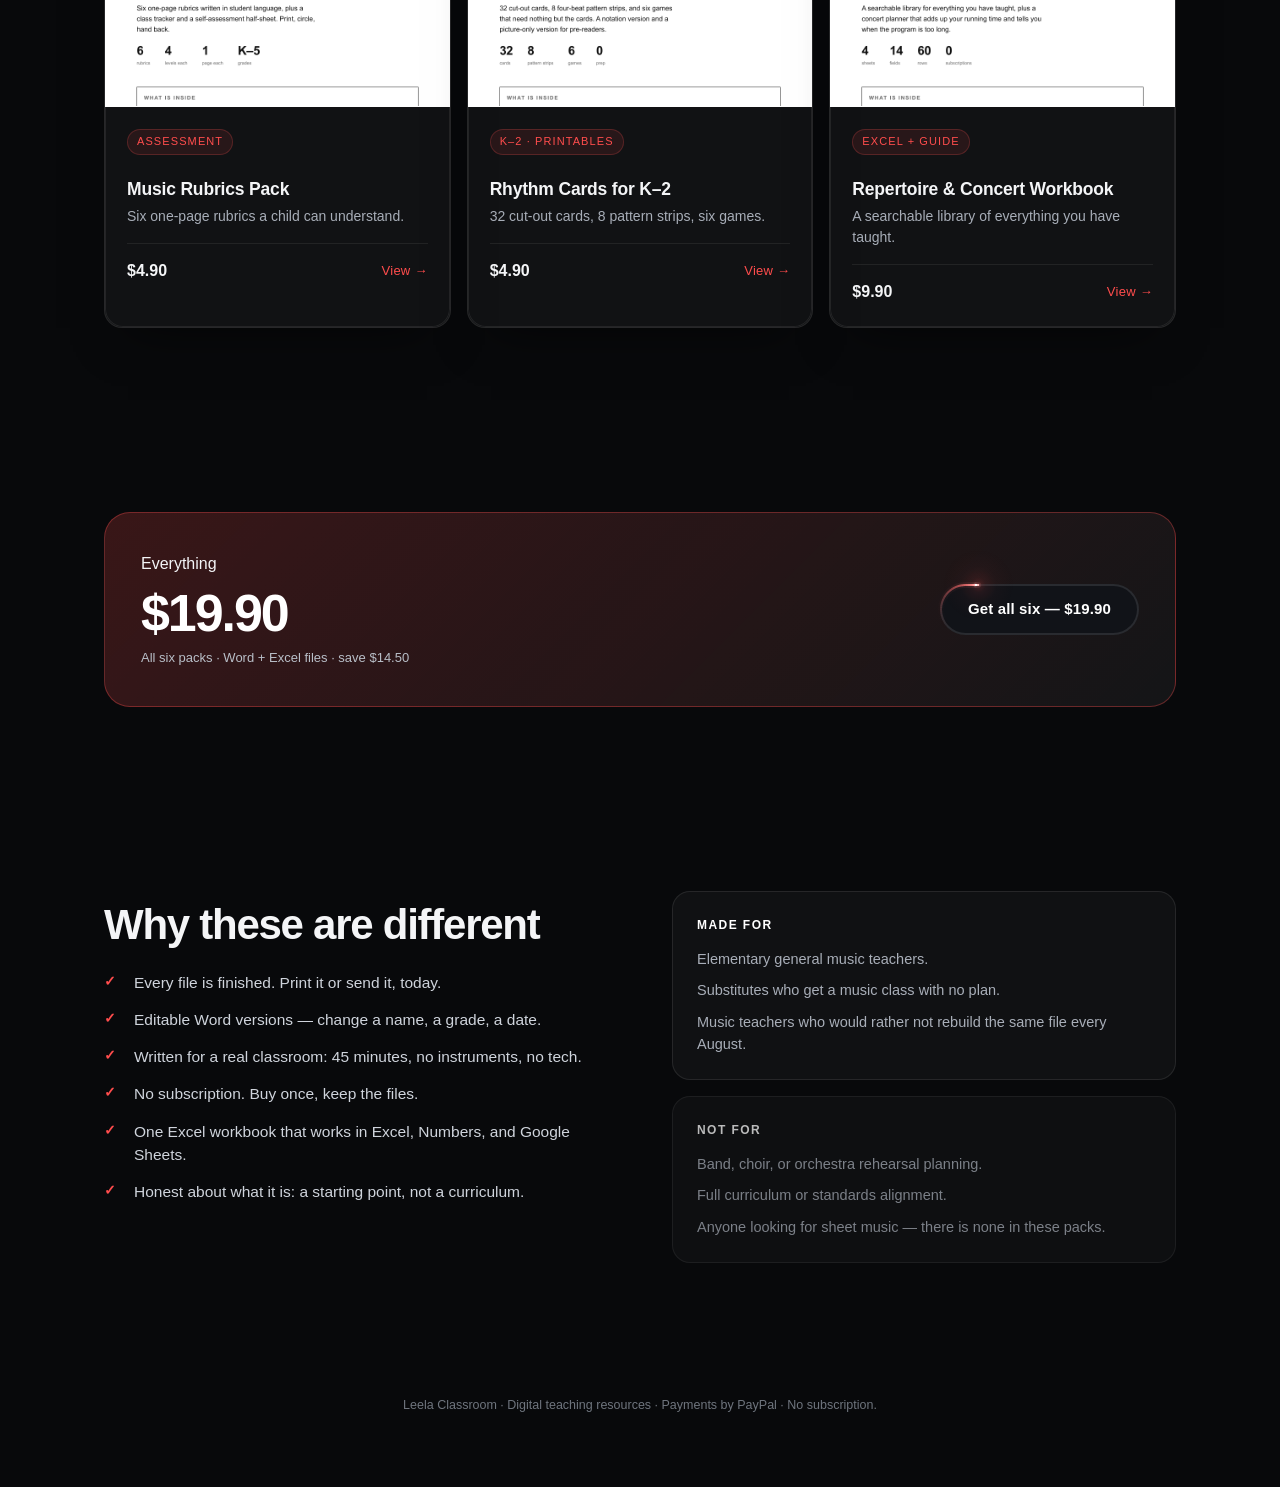
==== commit 22db9ec8: "Fix page and savings numbers" ====
--- a/index.html
+++ b/index.html
@@ -5,7 +5,7 @@
     <meta name="viewport" content="width=device-width, initial-scale=1.0" />
     <title>Substitute Teacher Plan Pack — Elementary Music | Leela Classroom</title>
     <meta name="description" content="Five complete 45-minute elementary music sub plans. No instruments, no technology, no music background required. Print-ready PDF plus editable Word file. $4.90." />
-    <script type="module" crossorigin src="./assets/index-CMkstCWT.js"></script>
+    <script type="module" crossorigin src="./assets/index-DIyers2T.js"></script>
     <link rel="stylesheet" crossorigin href="./assets/index-qT5M1N2o.css">
   </head>
   <body>
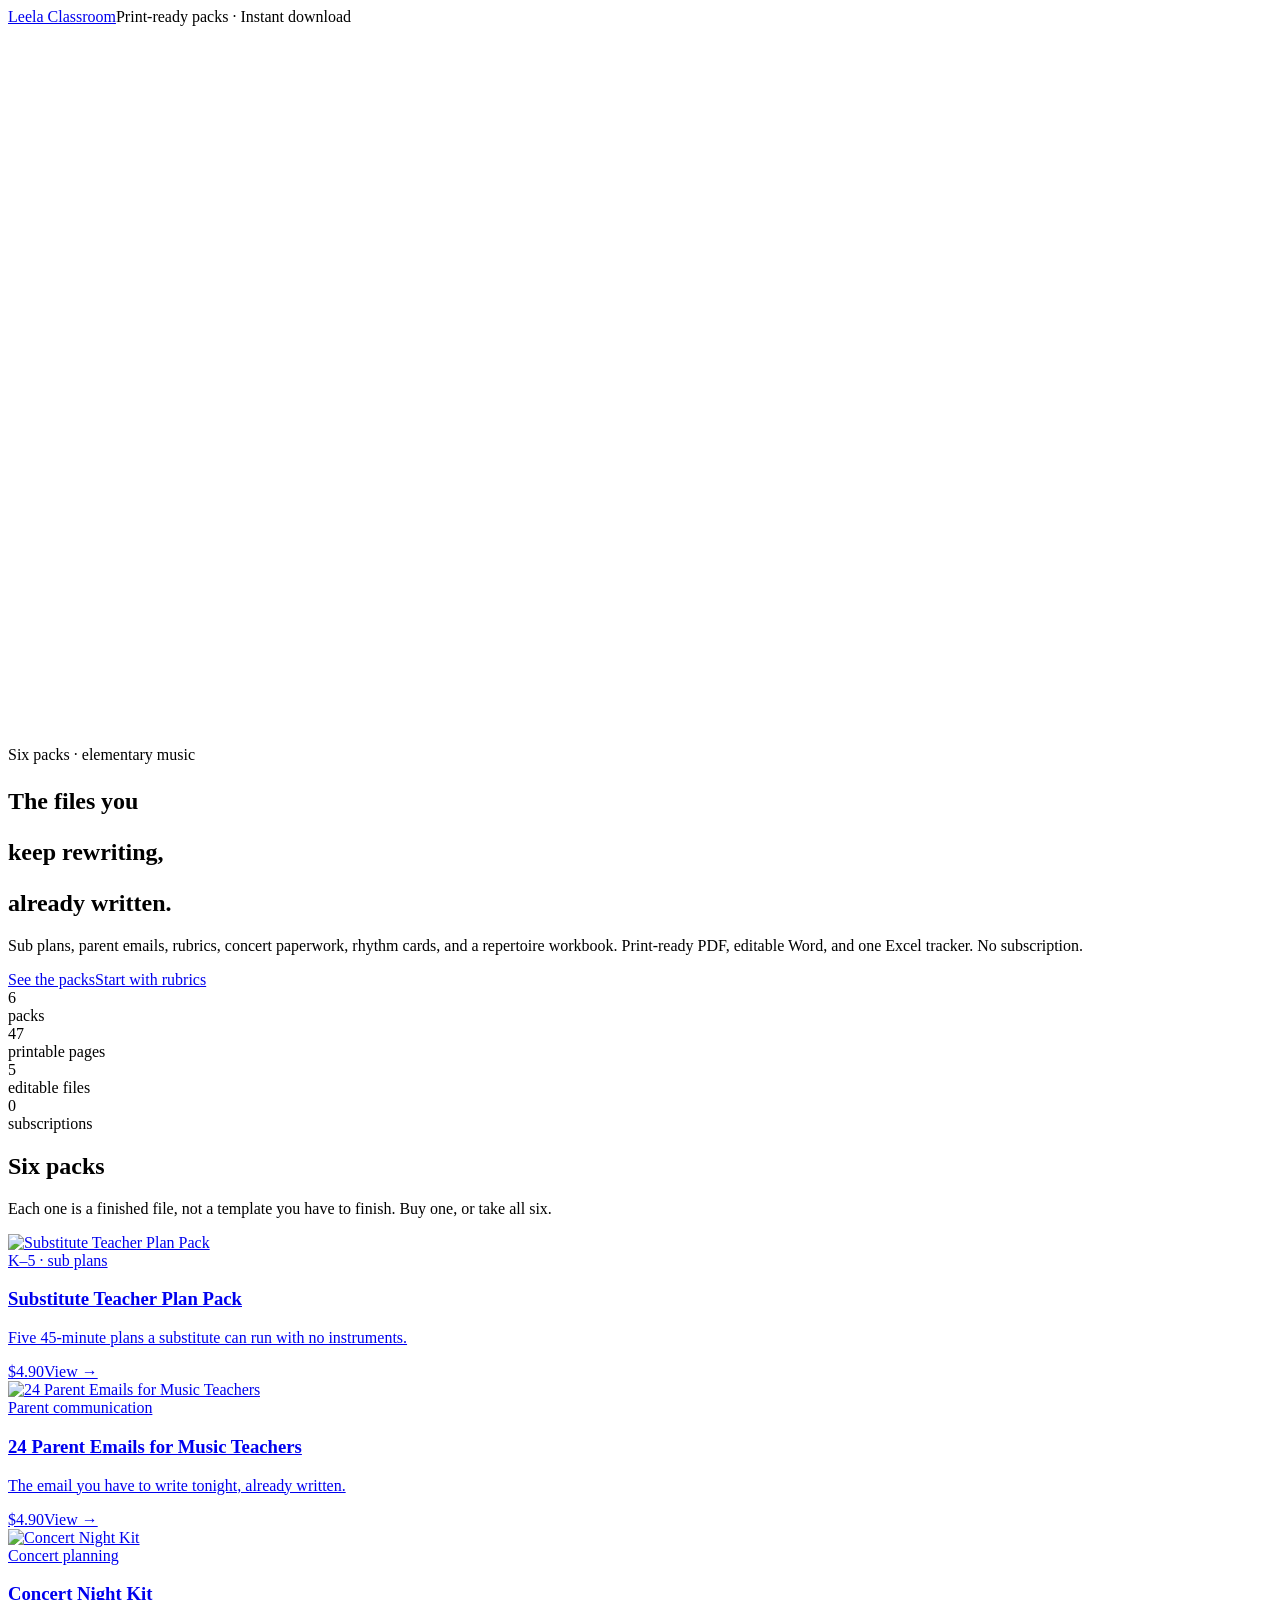
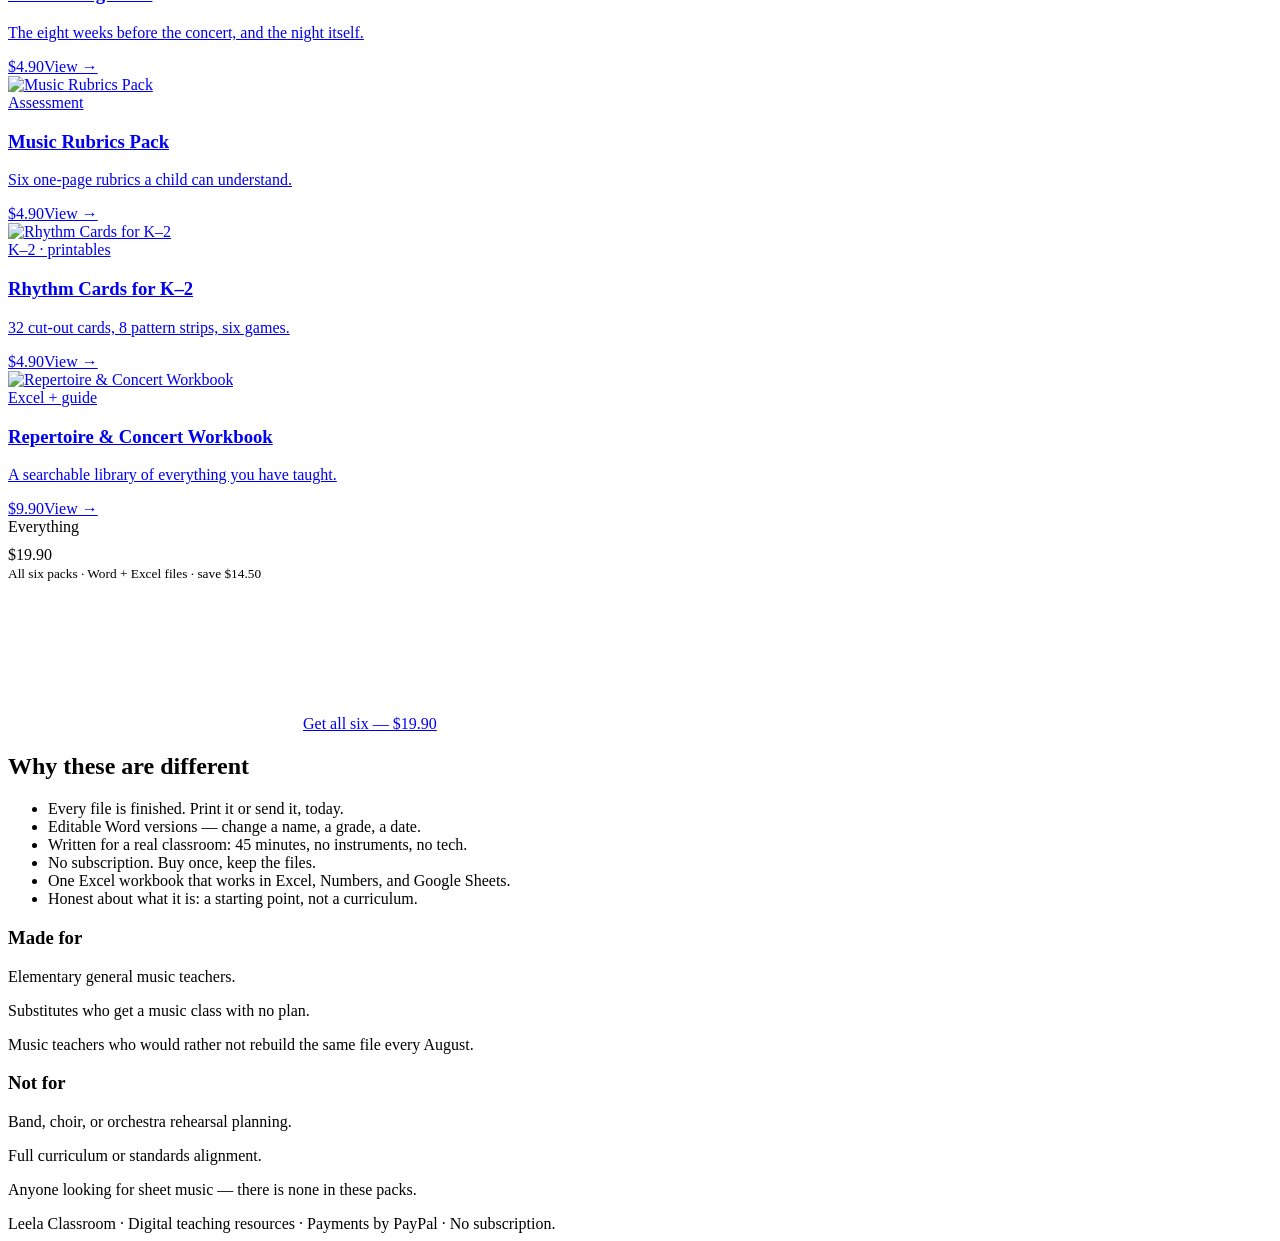
==== commit 6030edf6: "Prerender storefront: real HTML per route, path URLs, per-page meta/JSON-LD, full sitemap" ====
--- a/index.html
+++ b/index.html
@@ -1,14 +1,13 @@
-<!DOCTYPE html>
-<html lang="en">
-  <head>
-    <meta charset="UTF-8" />
-    <meta name="viewport" content="width=device-width, initial-scale=1.0" />
-    <title>Substitute Teacher Plan Pack — Elementary Music | Leela Classroom</title>
-    <meta name="description" content="Five complete 45-minute elementary music sub plans. No instruments, no technology, no music background required. Print-ready PDF plus editable Word file. $4.90." />
-    <script type="module" crossorigin src="./assets/index-DIyers2T.js"></script>
-    <link rel="stylesheet" crossorigin href="./assets/index-qT5M1N2o.css">
-  </head>
-  <body>
-    <div id="root"></div>
-  </body>
-</html>
+<!DOCTYPE html><html lang="en"><head>
+    <meta charset="UTF-8">
+    <meta name="viewport" content="width=device-width, initial-scale=1.0">
+    <title>Leela Classroom — print-ready packs for music teachers</title>
+    <meta name="description" content="Six print-ready packs for elementary music teachers: sub plans, parent emails, rubrics, concert kit, rhythm cards, repertoire workbook. PDF + editable Word, $4.90 each. No subscription.">
+    <script type="module" crossorigin="" src="/leela-shelf/assets/index-DcZ75jPI.js"></script>
+    <link rel="stylesheet" crossorigin="" href="/leela-shelf/assets/index-DPdCfIjL.css">
+  <meta property="og:title" content="Leela Classroom — print-ready packs for music teachers"><meta property="og:description" content="Six print-ready packs for elementary music teachers: sub plans, parent emails, rubrics, concert kit, rhythm cards, repertoire workbook. PDF + editable Word, $4.90 each. No subscription."><meta property="og:type" content="website"><meta property="og:url" content="https://sanchez-rgb.github.io/leela-shelf/"><link rel="canonical" href="https://sanchez-rgb.github.io/leela-shelf/"><script type="application/ld+json" id="page-jsonld">{"@context":"https://schema.org","@type":"WebSite","name":"Leela Classroom","url":"https://sanchez-rgb.github.io/leela-shelf/"}</script></head>
+  <body>
+    <div id="root"><header><div class="wrap nav"><a class="brand" href="/leela-shelf/">Leela Classroom</a><span class="nav-right">Print-ready packs · Instant download</span></div></header><main><section class="hero"><div class="hero-bg"><div class="dot-grid"><canvas class="dot-grid__canvas" width="1280" height="716"></canvas></div></div><div class="glow"></div><div class="wrap hero-grid store-hero"><div class="copy"><div class="pill">Six packs · elementary music</div><h1><p class="line" style="display: flex; flex-wrap: wrap;"><span style="position: absolute; width: 1px; height: 1px; padding: 0px; margin: -1px; overflow: hidden; clip: rect(0px, 0px, 0px, 0px); white-space: nowrap; border: 0px; user-select: none;">The files you</span><span style="display: inline-flex;"><span aria-hidden="true" style="display: inline-block; will-change: transform, filter, opacity; filter: blur(0px); opacity: 1; transform: none;">The&nbsp;</span></span><span style="display: inline-flex;"><span aria-hidden="true" style="display: inline-block; will-change: transform, filter, opacity; filter: blur(0px); opacity: 1; transform: none;">files&nbsp;</span></span><span style="display: inline-flex;"><span aria-hidden="true" style="display: inline-block; will-change: transform, filter, opacity; filter: blur(0px); opacity: 1; transform: none;">you</span></span></p><p class="line" style="display: flex; flex-wrap: wrap;"><span style="position: absolute; width: 1px; height: 1px; padding: 0px; margin: -1px; overflow: hidden; clip: rect(0px, 0px, 0px, 0px); white-space: nowrap; border: 0px; user-select: none;">keep rewriting,</span><span style="display: inline-flex;"><span aria-hidden="true" style="display: inline-block; will-change: transform, filter, opacity; filter: blur(0px); opacity: 1; transform: none;">keep&nbsp;</span></span><span style="display: inline-flex;"><span aria-hidden="true" style="display: inline-block; will-change: transform, filter, opacity; filter: blur(0px); opacity: 1; transform: none;">rewriting,</span></span></p><span class="line"><span class="gradient-text grad" style="--gt-gradient: repeating-linear-gradient(90deg, #ff5f5f -94.75%, #ff9f43 5.25%, #ff5f5f 105.25%, #ff5f5f 205.25%); --gt-border: 1.5px; --gt-glow: 0;"><span class="gradient-text__inner"><span class="gradient-text__content">already written.</span></span></span></span></h1><p class="lede">Sub plans, parent emails, rubrics, concert paperwork, rhythm cards, and a repertoire workbook. Print-ready PDF, editable Word, and one Excel tracker. No subscription.</p><div class="cta-row"><a class="btn ghost" href="#packs">See the packs</a><a class="btn ghost" href="/leela-shelf/p/rubrics/">Start with rubrics</a></div><div class="stats-row"><div class="stat"><div class="stat-n"><span class="stat-num" style="font-variant-numeric: tabular-nums;"><span>6</span></span></div><div class="stat-l">packs</div></div><div class="stat"><div class="stat-n"><span class="stat-num" style="font-variant-numeric: tabular-nums;"><span>47</span></span></div><div class="stat-l">printable pages</div></div><div class="stat"><div class="stat-n"><span class="stat-num" style="font-variant-numeric: tabular-nums;"><span>5</span></span></div><div class="stat-l">editable files</div></div><div class="stat"><div class="stat-n"><span class="stat-num" style="font-variant-numeric: tabular-nums;"><span>0</span></span></div><div class="stat-l">subscriptions</div></div></div></div></div></section><section class="block" id="packs"><div class="wrap"><h2>Six packs</h2><p class="sub">Each one is a finished file, not a template you have to finish. Buy one, or take all six.</p><div class="cards"><a class="card-link" href="/leela-shelf/p/sub-plans/"><div class="spotlight-card pcard" style="--spotlight-card-surface: #111111; --spotlight-card-border: rgba(255, 255, 255, 0.08); --spotlight-card-shadow: 0 24px 48px -24px rgba(0, 0, 0, 0.6);"><span class="spotlight-card__light" aria-hidden="true" style="background: radial-gradient(240px at 0px 0px, color-mix(in srgb, rgba(255, 77, 77, 0.16) 100%, transparent) 0%, color-mix(in srgb, rgba(255, 77, 77, 0.16) 100%, transparent) 13.97%, color-mix(in srgb, rgba(255, 77, 77, 0.16) 97.94%, transparent) 20.11%, color-mix(in srgb, rgba(255, 77, 77, 0.16) 92.07%, transparent) 26.26%, color-mix(in srgb, rgba(255, 77, 77, 0.16) 83.12%, transparent) 32.4%, color-mix(in srgb, rgba(255, 77, 77, 0.16) 72.11%, transparent) 38.55%, color-mix(in srgb, rgba(255, 77, 77, 0.16) 60.1%, transparent) 44.69%, color-mix(in srgb, rgba(255, 77, 77, 0.16) 48.08%, transparent) 50.84%, color-mix(in srgb, rgba(255, 77, 77, 0.16) 36.82%, transparent) 56.98%, color-mix(in srgb, rgba(255, 77, 77, 0.16) 26.85%, transparent) 63.13%, color-mix(in srgb, rgba(255, 77, 77, 0.16) 18.47%, transparent) 69.27%, color-mix(in srgb, rgba(255, 77, 77, 0.16) 11.75%, transparent) 75.42%, color-mix(in srgb, rgba(255, 77, 77, 0.16) 6.67%, transparent) 81.56%, color-mix(in srgb, rgba(255, 77, 77, 0.16) 3.1%, transparent) 87.71%, color-mix(in srgb, rgba(255, 77, 77, 0.16) 0.91%, transparent) 93.85%, color-mix(in srgb, rgba(255, 77, 77, 0.16) 0%, transparent) 100%); opacity: 0;"></span><span class="spotlight-card__grain" aria-hidden="true" style="background-image: url(&quot;data:image/svg+xml,%3Csvg xmlns='http://www.w3.org/2000/svg' width='160' height='160'%3E%3Cfilter id='n'%3E%3CfeTurbulence type='fractalNoise' baseFrequency='0.85' numOctaves='2' stitchTiles='stitch'/%3E%3CfeColorMatrix type='saturate' values='0'/%3E%3C/filter%3E%3Crect width='100%25' height='100%25' filter='url(%23n)'/%3E%3C/svg%3E&quot;); mask-image: none; opacity: 0;"></span><div class="thumb"><img alt="Substitute Teacher Plan Pack" src="/leela-shelf/img/sub-plans.png"></div><div class="pcard-body"><div class="card-n">K–5 · sub plans</div><h3>Substitute Teacher Plan Pack</h3><p>Five 45-minute plans a substitute can run with no instruments.</p><div class="pcard-foot"><span class="p-price">$4.90</span><span class="p-arrow">View →</span></div></div><span class="spotlight-card__border" aria-hidden="true"></span><span class="spotlight-card__edge" aria-hidden="true" style="background: radial-gradient(144px at 0px 0px, color-mix(in srgb, rgba(255, 77, 77, 0.16) 100%, transparent) 0%, color-mix(in srgb, rgba(255, 77, 77, 0.16) 100%, transparent) 0%, color-mix(in srgb, rgba(255, 77, 77, 0.16) 97.68%, transparent) 7.14%, color-mix(in srgb, rgba(255, 77, 77, 0.16) 91.04%, transparent) 14.29%, color-mix(in srgb, rgba(255, 77, 77, 0.16) 80.95%, transparent) 21.43%, color-mix(in srgb, rgba(255, 77, 77, 0.16) 68.66%, transparent) 28.57%, color-mix(in srgb, rgba(255, 77, 77, 0.16) 55.5%, transparent) 35.71%, color-mix(in srgb, rgba(255, 77, 77, 0.16) 42.69%, transparent) 42.86%, color-mix(in srgb, rgba(255, 77, 77, 0.16) 31.17%, transparent) 50%, color-mix(in srgb, rgba(255, 77, 77, 0.16) 21.49%, transparent) 57.14%, color-mix(in srgb, rgba(255, 77, 77, 0.16) 13.89%, transparent) 64.29%, color-mix(in srgb, rgba(255, 77, 77, 0.16) 8.3%, transparent) 71.43%, color-mix(in srgb, rgba(255, 77, 77, 0.16) 4.47%, transparent) 78.57%, color-mix(in srgb, rgba(255, 77, 77, 0.16) 2.06%, transparent) 85.71%, color-mix(in srgb, rgba(255, 77, 77, 0.16) 0.68%, transparent) 92.86%, color-mix(in srgb, rgba(255, 77, 77, 0.16) 0%, transparent) 100%); opacity: 0;"></span></div></a><a class="card-link" href="/leela-shelf/p/parent-emails/"><div class="spotlight-card pcard" style="--spotlight-card-surface: #111111; --spotlight-card-border: rgba(255, 255, 255, 0.08); --spotlight-card-shadow: 0 24px 48px -24px rgba(0, 0, 0, 0.6);"><span class="spotlight-card__light" aria-hidden="true" style="background: radial-gradient(240px at 0px 0px, color-mix(in srgb, rgba(255, 77, 77, 0.16) 100%, transparent) 0%, color-mix(in srgb, rgba(255, 77, 77, 0.16) 100%, transparent) 13.97%, color-mix(in srgb, rgba(255, 77, 77, 0.16) 97.94%, transparent) 20.11%, color-mix(in srgb, rgba(255, 77, 77, 0.16) 92.07%, transparent) 26.26%, color-mix(in srgb, rgba(255, 77, 77, 0.16) 83.12%, transparent) 32.4%, color-mix(in srgb, rgba(255, 77, 77, 0.16) 72.11%, transparent) 38.55%, color-mix(in srgb, rgba(255, 77, 77, 0.16) 60.1%, transparent) 44.69%, color-mix(in srgb, rgba(255, 77, 77, 0.16) 48.08%, transparent) 50.84%, color-mix(in srgb, rgba(255, 77, 77, 0.16) 36.82%, transparent) 56.98%, color-mix(in srgb, rgba(255, 77, 77, 0.16) 26.85%, transparent) 63.13%, color-mix(in srgb, rgba(255, 77, 77, 0.16) 18.47%, transparent) 69.27%, color-mix(in srgb, rgba(255, 77, 77, 0.16) 11.75%, transparent) 75.42%, color-mix(in srgb, rgba(255, 77, 77, 0.16) 6.67%, transparent) 81.56%, color-mix(in srgb, rgba(255, 77, 77, 0.16) 3.1%, transparent) 87.71%, color-mix(in srgb, rgba(255, 77, 77, 0.16) 0.91%, transparent) 93.85%, color-mix(in srgb, rgba(255, 77, 77, 0.16) 0%, transparent) 100%); opacity: 0;"></span><span class="spotlight-card__grain" aria-hidden="true" style="background-image: url(&quot;data:image/svg+xml,%3Csvg xmlns='http://www.w3.org/2000/svg' width='160' height='160'%3E%3Cfilter id='n'%3E%3CfeTurbulence type='fractalNoise' baseFrequency='0.85' numOctaves='2' stitchTiles='stitch'/%3E%3CfeColorMatrix type='saturate' values='0'/%3E%3C/filter%3E%3Crect width='100%25' height='100%25' filter='url(%23n)'/%3E%3C/svg%3E&quot;); mask-image: none; opacity: 0;"></span><div class="thumb"><img alt="24 Parent Emails for Music Teachers" src="/leela-shelf/img/parent-emails.png"></div><div class="pcard-body"><div class="card-n">Parent communication</div><h3>24 Parent Emails for Music Teachers</h3><p>The email you have to write tonight, already written.</p><div class="pcard-foot"><span class="p-price">$4.90</span><span class="p-arrow">View →</span></div></div><span class="spotlight-card__border" aria-hidden="true"></span><span class="spotlight-card__edge" aria-hidden="true" style="background: radial-gradient(144px at 0px 0px, color-mix(in srgb, rgba(255, 77, 77, 0.16) 100%, transparent) 0%, color-mix(in srgb, rgba(255, 77, 77, 0.16) 100%, transparent) 0%, color-mix(in srgb, rgba(255, 77, 77, 0.16) 97.68%, transparent) 7.14%, color-mix(in srgb, rgba(255, 77, 77, 0.16) 91.04%, transparent) 14.29%, color-mix(in srgb, rgba(255, 77, 77, 0.16) 80.95%, transparent) 21.43%, color-mix(in srgb, rgba(255, 77, 77, 0.16) 68.66%, transparent) 28.57%, color-mix(in srgb, rgba(255, 77, 77, 0.16) 55.5%, transparent) 35.71%, color-mix(in srgb, rgba(255, 77, 77, 0.16) 42.69%, transparent) 42.86%, color-mix(in srgb, rgba(255, 77, 77, 0.16) 31.17%, transparent) 50%, color-mix(in srgb, rgba(255, 77, 77, 0.16) 21.49%, transparent) 57.14%, color-mix(in srgb, rgba(255, 77, 77, 0.16) 13.89%, transparent) 64.29%, color-mix(in srgb, rgba(255, 77, 77, 0.16) 8.3%, transparent) 71.43%, color-mix(in srgb, rgba(255, 77, 77, 0.16) 4.47%, transparent) 78.57%, color-mix(in srgb, rgba(255, 77, 77, 0.16) 2.06%, transparent) 85.71%, color-mix(in srgb, rgba(255, 77, 77, 0.16) 0.68%, transparent) 92.86%, color-mix(in srgb, rgba(255, 77, 77, 0.16) 0%, transparent) 100%); opacity: 0;"></span></div></a><a class="card-link" href="/leela-shelf/p/concert-kit/"><div class="spotlight-card pcard" style="--spotlight-card-surface: #111111; --spotlight-card-border: rgba(255, 255, 255, 0.08); --spotlight-card-shadow: 0 24px 48px -24px rgba(0, 0, 0, 0.6);"><span class="spotlight-card__light" aria-hidden="true" style="background: radial-gradient(240px at 0px 0px, color-mix(in srgb, rgba(255, 77, 77, 0.16) 100%, transparent) 0%, color-mix(in srgb, rgba(255, 77, 77, 0.16) 100%, transparent) 13.97%, color-mix(in srgb, rgba(255, 77, 77, 0.16) 97.94%, transparent) 20.11%, color-mix(in srgb, rgba(255, 77, 77, 0.16) 92.07%, transparent) 26.26%, color-mix(in srgb, rgba(255, 77, 77, 0.16) 83.12%, transparent) 32.4%, color-mix(in srgb, rgba(255, 77, 77, 0.16) 72.11%, transparent) 38.55%, color-mix(in srgb, rgba(255, 77, 77, 0.16) 60.1%, transparent) 44.69%, color-mix(in srgb, rgba(255, 77, 77, 0.16) 48.08%, transparent) 50.84%, color-mix(in srgb, rgba(255, 77, 77, 0.16) 36.82%, transparent) 56.98%, color-mix(in srgb, rgba(255, 77, 77, 0.16) 26.85%, transparent) 63.13%, color-mix(in srgb, rgba(255, 77, 77, 0.16) 18.47%, transparent) 69.27%, color-mix(in srgb, rgba(255, 77, 77, 0.16) 11.75%, transparent) 75.42%, color-mix(in srgb, rgba(255, 77, 77, 0.16) 6.67%, transparent) 81.56%, color-mix(in srgb, rgba(255, 77, 77, 0.16) 3.1%, transparent) 87.71%, color-mix(in srgb, rgba(255, 77, 77, 0.16) 0.91%, transparent) 93.85%, color-mix(in srgb, rgba(255, 77, 77, 0.16) 0%, transparent) 100%); opacity: 0;"></span><span class="spotlight-card__grain" aria-hidden="true" style="background-image: url(&quot;data:image/svg+xml,%3Csvg xmlns='http://www.w3.org/2000/svg' width='160' height='160'%3E%3Cfilter id='n'%3E%3CfeTurbulence type='fractalNoise' baseFrequency='0.85' numOctaves='2' stitchTiles='stitch'/%3E%3CfeColorMatrix type='saturate' values='0'/%3E%3C/filter%3E%3Crect width='100%25' height='100%25' filter='url(%23n)'/%3E%3C/svg%3E&quot;); mask-image: none; opacity: 0;"></span><div class="thumb"><img alt="Concert Night Kit" src="/leela-shelf/img/concert-kit.png"></div><div class="pcard-body"><div class="card-n">Concert planning</div><h3>Concert Night Kit</h3><p>The eight weeks before the concert, and the night itself.</p><div class="pcard-foot"><span class="p-price">$4.90</span><span class="p-arrow">View →</span></div></div><span class="spotlight-card__border" aria-hidden="true"></span><span class="spotlight-card__edge" aria-hidden="true" style="background: radial-gradient(144px at 0px 0px, color-mix(in srgb, rgba(255, 77, 77, 0.16) 100%, transparent) 0%, color-mix(in srgb, rgba(255, 77, 77, 0.16) 100%, transparent) 0%, color-mix(in srgb, rgba(255, 77, 77, 0.16) 97.68%, transparent) 7.14%, color-mix(in srgb, rgba(255, 77, 77, 0.16) 91.04%, transparent) 14.29%, color-mix(in srgb, rgba(255, 77, 77, 0.16) 80.95%, transparent) 21.43%, color-mix(in srgb, rgba(255, 77, 77, 0.16) 68.66%, transparent) 28.57%, color-mix(in srgb, rgba(255, 77, 77, 0.16) 55.5%, transparent) 35.71%, color-mix(in srgb, rgba(255, 77, 77, 0.16) 42.69%, transparent) 42.86%, color-mix(in srgb, rgba(255, 77, 77, 0.16) 31.17%, transparent) 50%, color-mix(in srgb, rgba(255, 77, 77, 0.16) 21.49%, transparent) 57.14%, color-mix(in srgb, rgba(255, 77, 77, 0.16) 13.89%, transparent) 64.29%, color-mix(in srgb, rgba(255, 77, 77, 0.16) 8.3%, transparent) 71.43%, color-mix(in srgb, rgba(255, 77, 77, 0.16) 4.47%, transparent) 78.57%, color-mix(in srgb, rgba(255, 77, 77, 0.16) 2.06%, transparent) 85.71%, color-mix(in srgb, rgba(255, 77, 77, 0.16) 0.68%, transparent) 92.86%, color-mix(in srgb, rgba(255, 77, 77, 0.16) 0%, transparent) 100%); opacity: 0;"></span></div></a><a class="card-link" href="/leela-shelf/p/rubrics/"><div class="spotlight-card pcard" style="--spotlight-card-surface: #111111; --spotlight-card-border: rgba(255, 255, 255, 0.08); --spotlight-card-shadow: 0 24px 48px -24px rgba(0, 0, 0, 0.6);"><span class="spotlight-card__light" aria-hidden="true" style="background: radial-gradient(240px at 0px 0px, color-mix(in srgb, rgba(255, 77, 77, 0.16) 100%, transparent) 0%, color-mix(in srgb, rgba(255, 77, 77, 0.16) 100%, transparent) 13.97%, color-mix(in srgb, rgba(255, 77, 77, 0.16) 97.94%, transparent) 20.11%, color-mix(in srgb, rgba(255, 77, 77, 0.16) 92.07%, transparent) 26.26%, color-mix(in srgb, rgba(255, 77, 77, 0.16) 83.12%, transparent) 32.4%, color-mix(in srgb, rgba(255, 77, 77, 0.16) 72.11%, transparent) 38.55%, color-mix(in srgb, rgba(255, 77, 77, 0.16) 60.1%, transparent) 44.69%, color-mix(in srgb, rgba(255, 77, 77, 0.16) 48.08%, transparent) 50.84%, color-mix(in srgb, rgba(255, 77, 77, 0.16) 36.82%, transparent) 56.98%, color-mix(in srgb, rgba(255, 77, 77, 0.16) 26.85%, transparent) 63.13%, color-mix(in srgb, rgba(255, 77, 77, 0.16) 18.47%, transparent) 69.27%, color-mix(in srgb, rgba(255, 77, 77, 0.16) 11.75%, transparent) 75.42%, color-mix(in srgb, rgba(255, 77, 77, 0.16) 6.67%, transparent) 81.56%, color-mix(in srgb, rgba(255, 77, 77, 0.16) 3.1%, transparent) 87.71%, color-mix(in srgb, rgba(255, 77, 77, 0.16) 0.91%, transparent) 93.85%, color-mix(in srgb, rgba(255, 77, 77, 0.16) 0%, transparent) 100%); opacity: 0;"></span><span class="spotlight-card__grain" aria-hidden="true" style="background-image: url(&quot;data:image/svg+xml,%3Csvg xmlns='http://www.w3.org/2000/svg' width='160' height='160'%3E%3Cfilter id='n'%3E%3CfeTurbulence type='fractalNoise' baseFrequency='0.85' numOctaves='2' stitchTiles='stitch'/%3E%3CfeColorMatrix type='saturate' values='0'/%3E%3C/filter%3E%3Crect width='100%25' height='100%25' filter='url(%23n)'/%3E%3C/svg%3E&quot;); mask-image: none; opacity: 0;"></span><div class="thumb"><img alt="Music Rubrics Pack" src="/leela-shelf/img/rubrics.png"></div><div class="pcard-body"><div class="card-n">Assessment</div><h3>Music Rubrics Pack</h3><p>Six one-page rubrics a child can understand.</p><div class="pcard-foot"><span class="p-price">$4.90</span><span class="p-arrow">View →</span></div></div><span class="spotlight-card__border" aria-hidden="true"></span><span class="spotlight-card__edge" aria-hidden="true" style="background: radial-gradient(144px at 0px 0px, color-mix(in srgb, rgba(255, 77, 77, 0.16) 100%, transparent) 0%, color-mix(in srgb, rgba(255, 77, 77, 0.16) 100%, transparent) 0%, color-mix(in srgb, rgba(255, 77, 77, 0.16) 97.68%, transparent) 7.14%, color-mix(in srgb, rgba(255, 77, 77, 0.16) 91.04%, transparent) 14.29%, color-mix(in srgb, rgba(255, 77, 77, 0.16) 80.95%, transparent) 21.43%, color-mix(in srgb, rgba(255, 77, 77, 0.16) 68.66%, transparent) 28.57%, color-mix(in srgb, rgba(255, 77, 77, 0.16) 55.5%, transparent) 35.71%, color-mix(in srgb, rgba(255, 77, 77, 0.16) 42.69%, transparent) 42.86%, color-mix(in srgb, rgba(255, 77, 77, 0.16) 31.17%, transparent) 50%, color-mix(in srgb, rgba(255, 77, 77, 0.16) 21.49%, transparent) 57.14%, color-mix(in srgb, rgba(255, 77, 77, 0.16) 13.89%, transparent) 64.29%, color-mix(in srgb, rgba(255, 77, 77, 0.16) 8.3%, transparent) 71.43%, color-mix(in srgb, rgba(255, 77, 77, 0.16) 4.47%, transparent) 78.57%, color-mix(in srgb, rgba(255, 77, 77, 0.16) 2.06%, transparent) 85.71%, color-mix(in srgb, rgba(255, 77, 77, 0.16) 0.68%, transparent) 92.86%, color-mix(in srgb, rgba(255, 77, 77, 0.16) 0%, transparent) 100%); opacity: 0;"></span></div></a><a class="card-link" href="/leela-shelf/p/rhythm-cards/"><div class="spotlight-card pcard" style="--spotlight-card-surface: #111111; --spotlight-card-border: rgba(255, 255, 255, 0.08); --spotlight-card-shadow: 0 24px 48px -24px rgba(0, 0, 0, 0.6);"><span class="spotlight-card__light" aria-hidden="true" style="background: radial-gradient(240px at 0px 0px, color-mix(in srgb, rgba(255, 77, 77, 0.16) 100%, transparent) 0%, color-mix(in srgb, rgba(255, 77, 77, 0.16) 100%, transparent) 13.97%, color-mix(in srgb, rgba(255, 77, 77, 0.16) 97.94%, transparent) 20.11%, color-mix(in srgb, rgba(255, 77, 77, 0.16) 92.07%, transparent) 26.26%, color-mix(in srgb, rgba(255, 77, 77, 0.16) 83.12%, transparent) 32.4%, color-mix(in srgb, rgba(255, 77, 77, 0.16) 72.11%, transparent) 38.55%, color-mix(in srgb, rgba(255, 77, 77, 0.16) 60.1%, transparent) 44.69%, color-mix(in srgb, rgba(255, 77, 77, 0.16) 48.08%, transparent) 50.84%, color-mix(in srgb, rgba(255, 77, 77, 0.16) 36.82%, transparent) 56.98%, color-mix(in srgb, rgba(255, 77, 77, 0.16) 26.85%, transparent) 63.13%, color-mix(in srgb, rgba(255, 77, 77, 0.16) 18.47%, transparent) 69.27%, color-mix(in srgb, rgba(255, 77, 77, 0.16) 11.75%, transparent) 75.42%, color-mix(in srgb, rgba(255, 77, 77, 0.16) 6.67%, transparent) 81.56%, color-mix(in srgb, rgba(255, 77, 77, 0.16) 3.1%, transparent) 87.71%, color-mix(in srgb, rgba(255, 77, 77, 0.16) 0.91%, transparent) 93.85%, color-mix(in srgb, rgba(255, 77, 77, 0.16) 0%, transparent) 100%); opacity: 0;"></span><span class="spotlight-card__grain" aria-hidden="true" style="background-image: url(&quot;data:image/svg+xml,%3Csvg xmlns='http://www.w3.org/2000/svg' width='160' height='160'%3E%3Cfilter id='n'%3E%3CfeTurbulence type='fractalNoise' baseFrequency='0.85' numOctaves='2' stitchTiles='stitch'/%3E%3CfeColorMatrix type='saturate' values='0'/%3E%3C/filter%3E%3Crect width='100%25' height='100%25' filter='url(%23n)'/%3E%3C/svg%3E&quot;); mask-image: none; opacity: 0;"></span><div class="thumb"><img alt="Rhythm Cards for K–2" src="/leela-shelf/img/rhythm-cards.png"></div><div class="pcard-body"><div class="card-n">K–2 · printables</div><h3>Rhythm Cards for K–2</h3><p>32 cut-out cards, 8 pattern strips, six games.</p><div class="pcard-foot"><span class="p-price">$4.90</span><span class="p-arrow">View →</span></div></div><span class="spotlight-card__border" aria-hidden="true"></span><span class="spotlight-card__edge" aria-hidden="true" style="background: radial-gradient(144px at 0px 0px, color-mix(in srgb, rgba(255, 77, 77, 0.16) 100%, transparent) 0%, color-mix(in srgb, rgba(255, 77, 77, 0.16) 100%, transparent) 0%, color-mix(in srgb, rgba(255, 77, 77, 0.16) 97.68%, transparent) 7.14%, color-mix(in srgb, rgba(255, 77, 77, 0.16) 91.04%, transparent) 14.29%, color-mix(in srgb, rgba(255, 77, 77, 0.16) 80.95%, transparent) 21.43%, color-mix(in srgb, rgba(255, 77, 77, 0.16) 68.66%, transparent) 28.57%, color-mix(in srgb, rgba(255, 77, 77, 0.16) 55.5%, transparent) 35.71%, color-mix(in srgb, rgba(255, 77, 77, 0.16) 42.69%, transparent) 42.86%, color-mix(in srgb, rgba(255, 77, 77, 0.16) 31.17%, transparent) 50%, color-mix(in srgb, rgba(255, 77, 77, 0.16) 21.49%, transparent) 57.14%, color-mix(in srgb, rgba(255, 77, 77, 0.16) 13.89%, transparent) 64.29%, color-mix(in srgb, rgba(255, 77, 77, 0.16) 8.3%, transparent) 71.43%, color-mix(in srgb, rgba(255, 77, 77, 0.16) 4.47%, transparent) 78.57%, color-mix(in srgb, rgba(255, 77, 77, 0.16) 2.06%, transparent) 85.71%, color-mix(in srgb, rgba(255, 77, 77, 0.16) 0.68%, transparent) 92.86%, color-mix(in srgb, rgba(255, 77, 77, 0.16) 0%, transparent) 100%); opacity: 0;"></span></div></a><a class="card-link" href="/leela-shelf/p/repertoire/"><div class="spotlight-card pcard" style="--spotlight-card-surface: #111111; --spotlight-card-border: rgba(255, 255, 255, 0.08); --spotlight-card-shadow: 0 24px 48px -24px rgba(0, 0, 0, 0.6);"><span class="spotlight-card__light" aria-hidden="true" style="background: radial-gradient(240px at 0px 0px, color-mix(in srgb, rgba(255, 77, 77, 0.16) 100%, transparent) 0%, color-mix(in srgb, rgba(255, 77, 77, 0.16) 100%, transparent) 13.97%, color-mix(in srgb, rgba(255, 77, 77, 0.16) 97.94%, transparent) 20.11%, color-mix(in srgb, rgba(255, 77, 77, 0.16) 92.07%, transparent) 26.26%, color-mix(in srgb, rgba(255, 77, 77, 0.16) 83.12%, transparent) 32.4%, color-mix(in srgb, rgba(255, 77, 77, 0.16) 72.11%, transparent) 38.55%, color-mix(in srgb, rgba(255, 77, 77, 0.16) 60.1%, transparent) 44.69%, color-mix(in srgb, rgba(255, 77, 77, 0.16) 48.08%, transparent) 50.84%, color-mix(in srgb, rgba(255, 77, 77, 0.16) 36.82%, transparent) 56.98%, color-mix(in srgb, rgba(255, 77, 77, 0.16) 26.85%, transparent) 63.13%, color-mix(in srgb, rgba(255, 77, 77, 0.16) 18.47%, transparent) 69.27%, color-mix(in srgb, rgba(255, 77, 77, 0.16) 11.75%, transparent) 75.42%, color-mix(in srgb, rgba(255, 77, 77, 0.16) 6.67%, transparent) 81.56%, color-mix(in srgb, rgba(255, 77, 77, 0.16) 3.1%, transparent) 87.71%, color-mix(in srgb, rgba(255, 77, 77, 0.16) 0.91%, transparent) 93.85%, color-mix(in srgb, rgba(255, 77, 77, 0.16) 0%, transparent) 100%); opacity: 0;"></span><span class="spotlight-card__grain" aria-hidden="true" style="background-image: url(&quot;data:image/svg+xml,%3Csvg xmlns='http://www.w3.org/2000/svg' width='160' height='160'%3E%3Cfilter id='n'%3E%3CfeTurbulence type='fractalNoise' baseFrequency='0.85' numOctaves='2' stitchTiles='stitch'/%3E%3CfeColorMatrix type='saturate' values='0'/%3E%3C/filter%3E%3Crect width='100%25' height='100%25' filter='url(%23n)'/%3E%3C/svg%3E&quot;); mask-image: none; opacity: 0;"></span><div class="thumb"><img alt="Repertoire &amp; Concert Workbook" src="/leela-shelf/img/repertoire.png"></div><div class="pcard-body"><div class="card-n">Excel + guide</div><h3>Repertoire &amp; Concert Workbook</h3><p>A searchable library of everything you have taught.</p><div class="pcard-foot"><span class="p-price">$9.90</span><span class="p-arrow">View →</span></div></div><span class="spotlight-card__border" aria-hidden="true"></span><span class="spotlight-card__edge" aria-hidden="true" style="background: radial-gradient(144px at 0px 0px, color-mix(in srgb, rgba(255, 77, 77, 0.16) 100%, transparent) 0%, color-mix(in srgb, rgba(255, 77, 77, 0.16) 100%, transparent) 0%, color-mix(in srgb, rgba(255, 77, 77, 0.16) 97.68%, transparent) 7.14%, color-mix(in srgb, rgba(255, 77, 77, 0.16) 91.04%, transparent) 14.29%, color-mix(in srgb, rgba(255, 77, 77, 0.16) 80.95%, transparent) 21.43%, color-mix(in srgb, rgba(255, 77, 77, 0.16) 68.66%, transparent) 28.57%, color-mix(in srgb, rgba(255, 77, 77, 0.16) 55.5%, transparent) 35.71%, color-mix(in srgb, rgba(255, 77, 77, 0.16) 42.69%, transparent) 42.86%, color-mix(in srgb, rgba(255, 77, 77, 0.16) 31.17%, transparent) 50%, color-mix(in srgb, rgba(255, 77, 77, 0.16) 21.49%, transparent) 57.14%, color-mix(in srgb, rgba(255, 77, 77, 0.16) 13.89%, transparent) 64.29%, color-mix(in srgb, rgba(255, 77, 77, 0.16) 8.3%, transparent) 71.43%, color-mix(in srgb, rgba(255, 77, 77, 0.16) 4.47%, transparent) 78.57%, color-mix(in srgb, rgba(255, 77, 77, 0.16) 2.06%, transparent) 85.71%, color-mix(in srgb, rgba(255, 77, 77, 0.16) 0.68%, transparent) 92.86%, color-mix(in srgb, rgba(255, 77, 77, 0.16) 0%, transparent) 100%); opacity: 0;"></span></div></a></div></div></section><section class="block"><div class="wrap"><div class="buybox bundle"><div><div class="eyebrow" style="margin-bottom: 10px;">Everything</div><div class="price">$19.90</div><small>All six packs · Word + Excel files · save $14.50</small></div><div class="cta-row"><a class="star-border btn-star" href="https://www.paypal.com/cgi-bin/webscr?cmd=_xclick&amp;business=2528128812%40qq.com&amp;item_name=All%20six%20packs&amp;amount=19.90&amp;currency_code=USD&amp;no_shipping=1&amp;no_note=1&amp;custom=BUNDLE1&amp;return=https%3A%2F%2Fsanchez-rgb.github.io%2Fleela-shelf%2Fthanks.html&amp;cancel_return=https%3A%2F%2Fsanchez-rgb.github.io%2Fleela-shelf%2F" style="--star-border-radius: 999px; --star-border-thickness: 2px; --star-border-surface: #111318; --star-border-text: #ffffff; --star-border-track: rgba(255, 255, 255, 0.1);"><canvas class="star-border__light" aria-hidden="true" width="295" height="147"></canvas>Get all six — $19.90</a></div></div></div></section><section class="block"><div class="wrap split"><div><h2>Why these are different</h2><ul class="check"><li>Every file is finished. Print it or send it, today.</li><li>Editable Word versions — change a name, a grade, a date.</li><li>Written for a real classroom: 45 minutes, no instruments, no tech.</li><li>No subscription. Buy once, keep the files.</li><li>One Excel workbook that works in Excel, Numbers, and Google Sheets.</li><li>Honest about what it is: a starting point, not a curriculum.</li></ul></div><div class="fit"><div class="fit-card"><h3>Made for</h3><p>Elementary general music teachers.</p><p>Substitutes who get a music class with no plan.</p><p>Music teachers who would rather not rebuild the same file every August.</p></div><div class="fit-card dim"><h3>Not for</h3><p>Band, choir, or orchestra rehearsal planning.</p><p>Full curriculum or standards alignment.</p><p>Anyone looking for sheet music — there is none in these packs.</p></div></div></div></section></main><footer><div class="wrap">Leela Classroom · Digital teaching resources · Payments by PayPal · No subscription.</div></footer></div>
+  
+
+</body></html>
